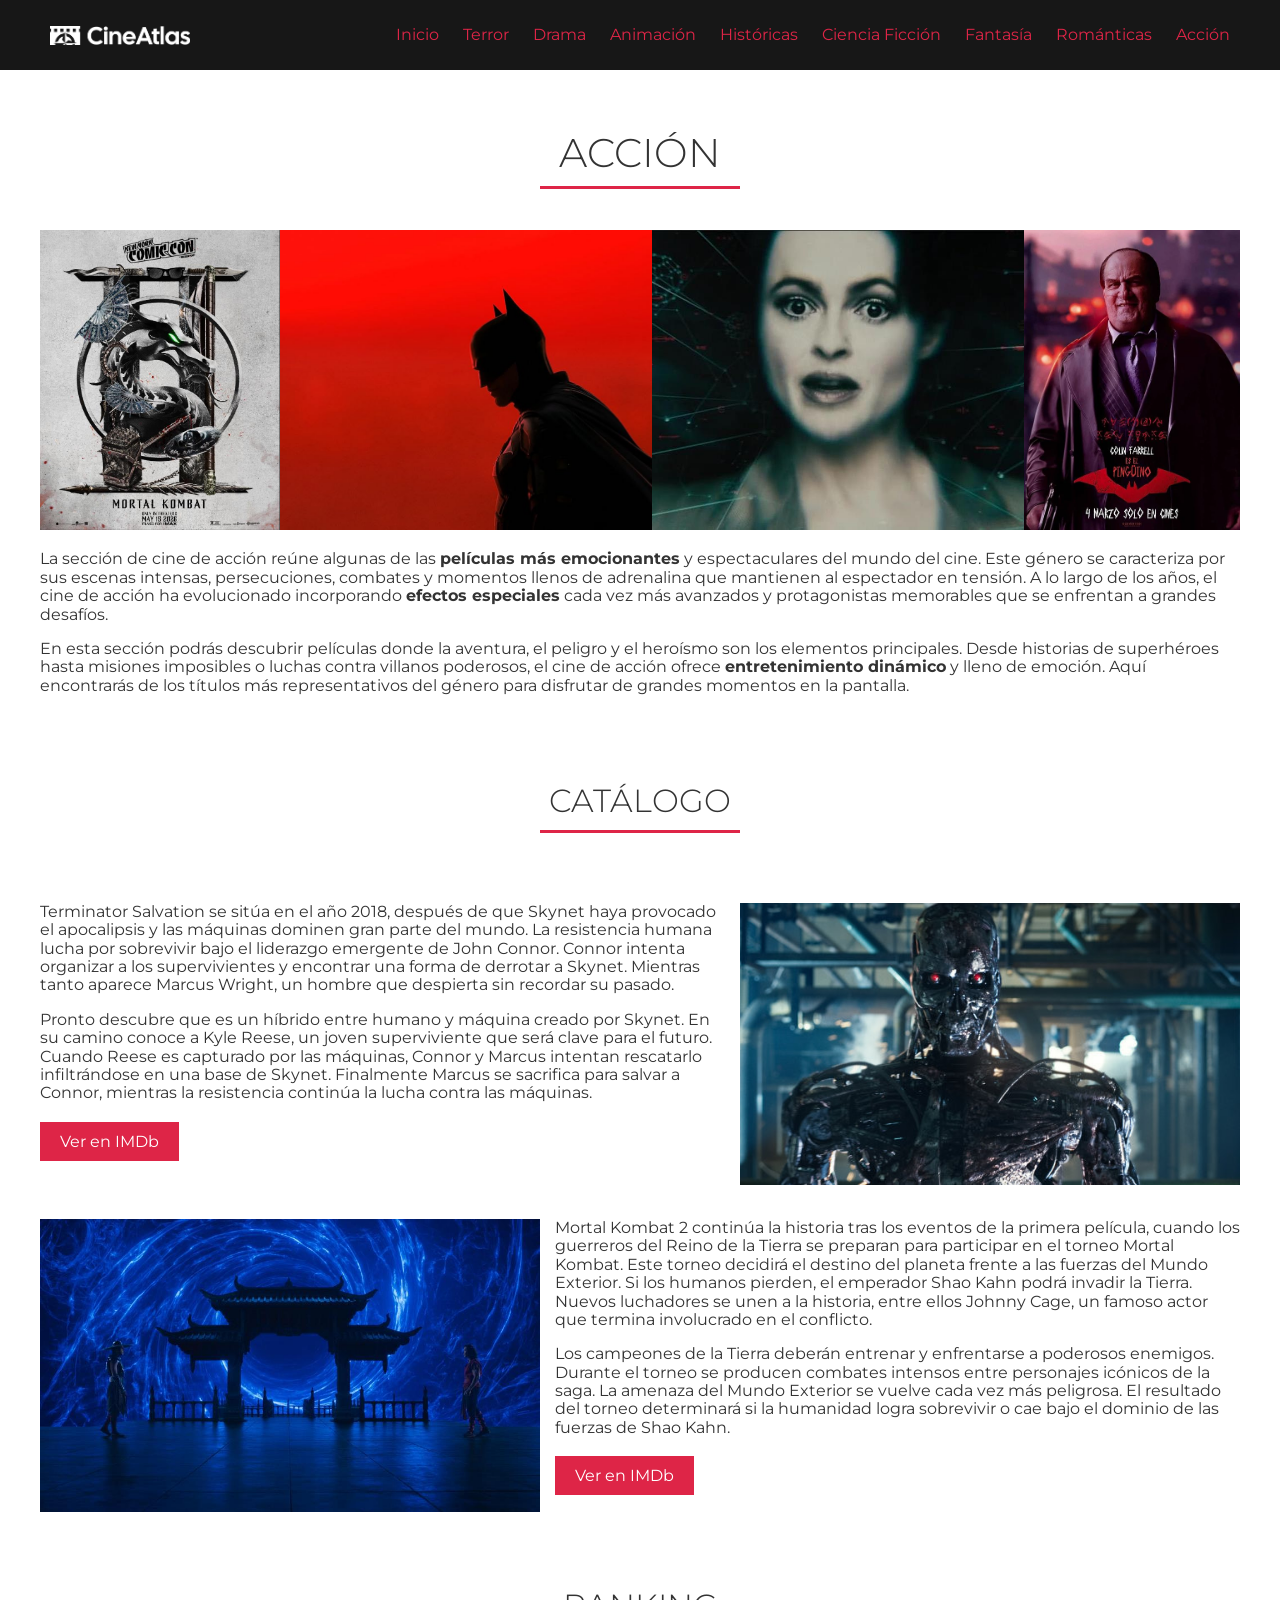
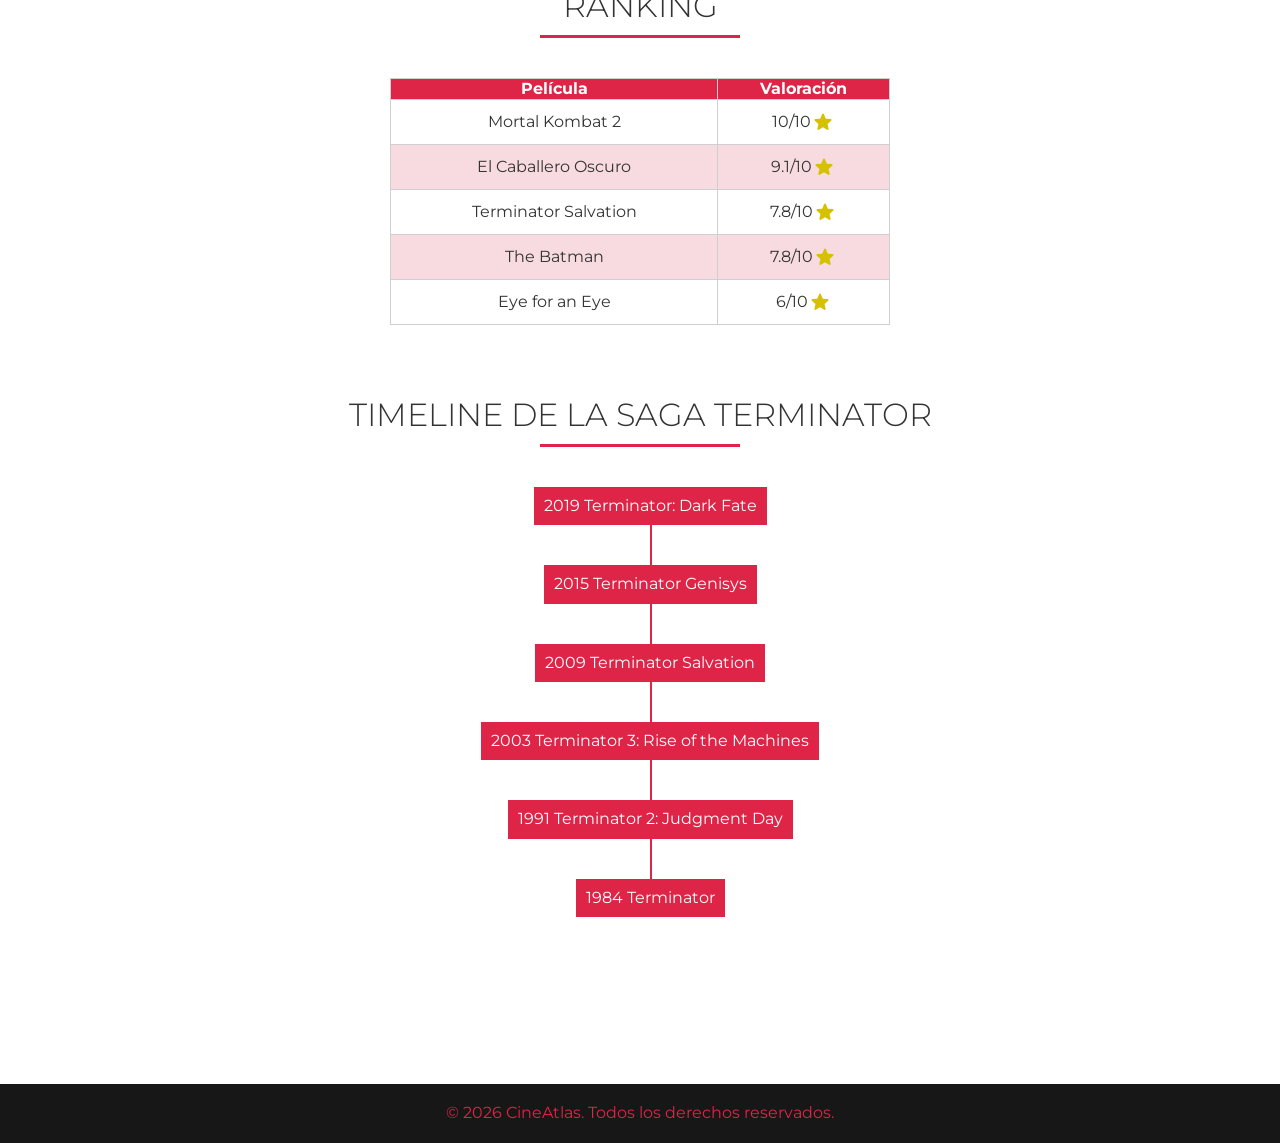
==== pages/accion.html @ 94d4f3b3 "cambios 🐞fix:(🟢 App): cambio de nomenclatura en páginas de andiee" ====
<!DOCTYPE html>
<!--[if lt IE 7]>      <html class="no-js lt-ie9 lt-ie8 lt-ie7"> <![endif]-->
<!--[if IE 7]>         <html class="no-js lt-ie9 lt-ie8"> <![endif]-->
<!--[if IE 8]>         <html class="no-js lt-ie9"> <![endif]-->
<!--[if gt IE 8]>      <html class="no-js"> <!--<![endif]-->
<html>

<head>
    <meta charset="utf-8">
    <meta http-equiv="X-UA-Compatible" content="IE=edge">
    <title>Accion - CineAtlas</title>
    <meta name="description" content="Descubre las mejores series y películas de acción recomendadas en CineAtlas.">
    <meta name="viewport" content="width=device-width, initial-scale=1">
    <!-- Favicons -->
    <link rel="icon" href="../favicon.ico" sizes="any">
    <link rel="icon" type="image/png" sizes="16x16" href="../assets/icons/favicon-16x16.png">
    <link rel="icon" type="image/png" sizes="32x32" href="../assets/icons/favicon-32x32.png">
    <link rel="apple-touch-icon" sizes="180x180" href="../assets/icons/apple-touch-icon.png">
    <link rel="manifest" href="../site.webmanifest">
    <link rel="stylesheet" href="../src/css/normalize.css">
    <link rel="stylesheet" href="../src/css/main.css">
    <link rel="stylesheet" href="../src/css/accion.css">
</head>

<body>
    <!--[if lt IE 7]>
            <p class="browsehappy">You are using an <strong>outdated</strong> browser. Please <a href="#">upgrade your browser</a> to improve your experience.</p>
        <![endif]-->
    <header>
        <nav id="menu">
            <img id="logo" alt="CineAtlas Logo" src="../assets/img/logo_white.png">
            <ul>
                <li><a href="../index.html">Inicio</a></li>
                <li><a href="../pages/terror.html">Terror</a></li>
                <li><a href="../pages/drama.html">Drama</a></li>
                <li><a href="../pages/animacion.html">Animación</a></li>
                <li><a href="../pages/historicas.html">Históricas</a></li>
                <li><a href="../pages/cienciaficcion.html">Ciencia Ficción</a></li>
                <li><a href="../pages/fantasia.html">Fantasía</a></li>
                <li><a href="../pages/romanticas.html">Románticas</a></li>
                <li><a href="../pages/accion.html">Acción</a></li>
            </ul>
        </nav>
    </header>
    <main id="accion">
        <div class="container">
            <h2 class="section-title">Acción</h2>
            <section class="cabecera" aria-label="Introducción del género Históricas">
                <div class="cabecera_images">
                    <img src="../assets/img/accion/mortal_kombat2.jpg" alt="Poster de la película Mortal Kombat 2">
                    <img src="../assets/img/accion/the_batman.jpg" alt="Escena de la película The Batman">
                    <img src="../assets/img/accion/skynet.jpg" alt="Escena de la película Terminator Salvation">
                    <img src="../assets/img/accion/pinguino.jpg" alt="Escena de la película The Batman">
                </div>
            
                <div class="cabecera_texto">
                    <p>La sección de cine de acción reúne algunas de las <strong>películas más emocionantes</strong> y espectaculares del mundo del cine. Este género se caracteriza por sus escenas intensas, persecuciones, combates y momentos llenos de adrenalina que mantienen al espectador en tensión. A lo largo de los años, el cine de acción ha evolucionado incorporando <strong>efectos especiales</strong> cada vez más avanzados y protagonistas memorables que se enfrentan a grandes desafíos.</p>
                    <p>En esta sección podrás descubrir películas donde la aventura, el peligro y el heroísmo son los elementos principales. Desde historias de superhéroes hasta misiones imposibles o luchas contra villanos poderosos, el cine de acción ofrece <strong>entretenimiento dinámico</strong> y lleno de emoción. Aquí encontrarás   de los títulos más representativos del género para disfrutar de grandes momentos en la pantalla.</p>
                </div>
            </section>

            <section class="listado">
                <h3 class="section-title">Catálogo</h3>
                <article id="terminator_salvation_film" class="texto_foto">
                    <div class="listado_imagen">
                        <img src="../assets/img/accion/terminator.jpg" alt="Cartel de Terminator Salvation">
                    </div>
                    <div class="listado_texto">
                        <p>Terminator Salvation se sitúa en el año 2018, después de que Skynet haya provocado el apocalipsis y las máquinas dominen gran parte del mundo. La resistencia humana lucha por sobrevivir bajo el liderazgo emergente de John Connor. Connor intenta organizar a los supervivientes y encontrar una forma de derrotar a Skynet. Mientras tanto aparece Marcus Wright, un hombre que despierta sin recordar su pasado.</p>
                        <p>Pronto descubre que es un híbrido entre humano y máquina creado por Skynet. En su camino conoce a Kyle Reese, un joven superviviente que será clave para el futuro. Cuando Reese es capturado por las máquinas, Connor y Marcus intentan rescatarlo infiltrándose en una base de Skynet. Finalmente Marcus
                        se sacrifica para salvar a Connor, mientras la resistencia continúa la lucha contra las máquinas.</p>
                        <p class="listado_link"><a class="btn" href="https://www.imdb.com/es-es/title/tt0438488/?ref_=nv_sr_srsg_8_tt_8_nm_0_in_0_q_termina" aria-label="Enlace a IMDB de Terminator" target="_blank" rel="noopener noreferrer">Ver en IMDb</a></p>
                    </div>
                </article>
                <article id="mortal_kombat2_film" class="foto_texto">
                    <div class="listado_imagen">
                        <img src="../assets/img/accion/mk2.jpg" alt="Cartel de Mortal Kombat 2">
                    </div>
                    <div class="listado_texto">
                        <p>Mortal Kombat 2 continúa la historia tras los eventos de la primera película, cuando los guerreros del Reino de la Tierra se preparan para participar en el torneo Mortal Kombat. Este torneo decidirá el destino del planeta frente a las fuerzas del Mundo Exterior. Si los humanos pierden, el emperador Shao Kahn podrá invadir la Tierra. Nuevos luchadores se unen a la historia, entre ellos Johnny Cage, un famoso actor que termina involucrado en el conflicto.</p>
                        <p>Los campeones de la Tierra deberán entrenar y enfrentarse a poderosos enemigos. Durante el torneo se producen combates intensos entre personajes icónicos de la saga. La amenaza del Mundo Exterior se vuelve cada vez más peligrosa. El resultado del torneo determinará si la humanidad logra sobrevivir o cae bajo el dominio de las fuerzas de Shao Kahn.</p>
                        <p class="listado_link"><a class="btn" href="https://www.imdb.com/es-es/title/tt17490712/?ref_=sr_i_3" target="_blank" aria-label="Enlace a IMDB de Mortal Kombat 2" rel="noopener noreferrer">Ver en IMDb</a></p>
                    </div>
                </article>
            </section>

            <section class="ranking">
                <h3 class="section-title">Ranking</h3>
                <table>
                    <thead>
                        <tr>
                            <th>Película</th>
                            <th>Valoración</th>
                        </tr>
                    </thead>
                    <tbody>
                        <tr>
                            <td>Mortal Kombat 2</td>
                            <td><span class="valoracion">10/10 <svg xmlns="http://www.w3.org/2000/svg" width="24" height="24" class="icon_star"
                                        viewBox="0 0 24 24" fill="currentColor" role="presentation">
                                        <path
                                            d="M12 17.27l4.15 2.51c.76.46 1.69-.22 1.49-1.08l-1.1-4.72 3.67-3.18c.67-.58.31-1.68-.57-1.75l-4.83-.41-1.89-4.46c-.34-.81-1.5-.81-1.84 0L9.19 8.63l-4.83.41c-.88.07-1.24 1.17-.57 1.75l3.67 3.18-1.1 4.72c-.2.86.73 1.54 1.49 1.08l4.15-2.5z">
                                        </path>
                                    </svg></span></td>
                        </tr>
                        <tr>
                            <td>El Caballero Oscuro</td>
                            <td><span class="valoracion">9.1/10 <svg xmlns="http://www.w3.org/2000/svg" width="24" height="24" class="icon_star"
                                        viewBox="0 0 24 24" fill="currentColor" role="presentation">
                                        <path
                                            d="M12 17.27l4.15 2.51c.76.46 1.69-.22 1.49-1.08l-1.1-4.72 3.67-3.18c.67-.58.31-1.68-.57-1.75l-4.83-.41-1.89-4.46c-.34-.81-1.5-.81-1.84 0L9.19 8.63l-4.83.41c-.88.07-1.24 1.17-.57 1.75l3.67 3.18-1.1 4.72c-.2.86.73 1.54 1.49 1.08l4.15-2.5z">
                                        </path>
                                    </svg></span></td>
                        </tr>
                        <tr>
                            <td>Terminator Salvation</td>
                            <td><span class="valoracion">7.8/10 <svg xmlns="http://www.w3.org/2000/svg" width="24" height="24" class="icon_star" viewBox="0 0 24 24" fill="currentColor" role="presentation">
                                <path
                                    d="M12 17.27l4.15 2.51c.76.46 1.69-.22 1.49-1.08l-1.1-4.72 3.67-3.18c.67-.58.31-1.68-.57-1.75l-4.83-.41-1.89-4.46c-.34-.81-1.5-.81-1.84 0L9.19 8.63l-4.83.41c-.88.07-1.24 1.17-.57 1.75l3.67 3.18-1.1 4.72c-.2.86.73 1.54 1.49 1.08l4.15-2.5z">
                                </path>
                            </svg></span></td>
                        </tr>

                        <tr>
                            <td>The Batman</td>
                            <td><span class="valoracion">7.8/10 <svg xmlns="http://www.w3.org/2000/svg" width="24" height="24" class="icon_star" viewBox="0 0 24 24" fill="currentColor" role="presentation">
                                <path
                                    d="M12 17.27l4.15 2.51c.76.46 1.69-.22 1.49-1.08l-1.1-4.72 3.67-3.18c.67-.58.31-1.68-.57-1.75l-4.83-.41-1.89-4.46c-.34-.81-1.5-.81-1.84 0L9.19 8.63l-4.83.41c-.88.07-1.24 1.17-.57 1.75l3.67 3.18-1.1 4.72c-.2.86.73 1.54 1.49 1.08l4.15-2.5z">
                                </path>
                            </svg></span></td>
                        </tr>

                        <tr>
                            <td>Eye for an Eye</td>
                            <td><span class="valoracion">6/10 <svg xmlns="http://www.w3.org/2000/svg" width="24" height="24" class="icon_star" viewBox="0 0 24 24" fill="currentColor" role="presentation">
                                <path
                                    d="M12 17.27l4.15 2.51c.76.46 1.69-.22 1.49-1.08l-1.1-4.72 3.67-3.18c.67-.58.31-1.68-.57-1.75l-4.83-.41-1.89-4.46c-.34-.81-1.5-.81-1.84 0L9.19 8.63l-4.83.41c-.88.07-1.24 1.17-.57 1.75l3.67 3.18-1.1 4.72c-.2.86.73 1.54 1.49 1.08l4.15-2.5z">
                                </path>
                            </svg></span></td>
                        </tr>
                    </tbody>
                </table>
            </section>

            <section class="timeline">
                <h3 class="section-title">Timeline de la saga Terminator</h3>
                <ul>
                    <li><span class="year">2019</span> <span class="titulo">Terminator: Dark Fate</span></li>
                    <li><span class="year">2015</span> <span class="titulo">Terminator Genisys</span></li>
                    <li><span class="year">2009</span> <span class="titulo">Terminator Salvation</span></li>
                    <li><span class="year">2003</span> <span class="titulo">Terminator 3: Rise of the Machines</span></li>
                    <li><span class="year">1991</span> <span class="titulo">Terminator 2: Judgment Day</span></li>
                    <li><span class="year">1984</span> <span class="titulo">Terminator</span></li>
                </ul>
            </section>
        </div>
    </main>
    <footer>
        <p>&copy; 2026 CineAtlas. Todos los derechos reservados.</p>
    </footer>
    <script src="../src/js/main.js"></script>
</body>

</html>
---- src/css/main.css ----
@import url('https://fonts.googleapis.com/css2?family=Montserrat:ital@0;1&display=swap');
@import url('https://fonts.googleapis.com/css2?family=Montserrat:ital,wght@0,300;1,300&display=swap');

:root {
    --primary-color: #171717;
    --secondary-color: #de2547;
    --background-color: #ffffff;
    --text-color: #333;
    --text-button-color: #ffffff;
    --font-family: "Montserrat", sans-serif;
    --font-weight-titulos: 300;
    --font-weight-texto: 400;
    --color-hover: color-mix(in hsl shorter hue, var(--secondary-color) 100%, #000000 19.4%);
    --color-star: #d6c100;
}

html, body {
    height: 100%; /* Que el contenido ocupe el espacio disponible */
}

body {
    padding: 0;
    background-color: var(--background-color);
    box-sizing: border-box;
    font-family: var(--font-family);
    font-optical-sizing: auto;
    font-weight: var(--font-weight-texto);
    font-style: normal;
    color: var(--text-color);

    /* Que el contenido ocupe el espacio disponible */
    display: flex;
    flex-direction: column;
    min-height: 100vh;
}

main {
    flex: 1; /* Que el contenido ocupe el espacio disponible */
}

h1, h2, h3, h4, h5, h6 {
    font-weight: var(--font-weight-titulos);
    font-style: normal;
}

h1 {
    font-size: 3em;
}

h2 {
    font-size: 2.5em;
}

h3 {
    font-size: 2em;
}

p {
    margin: 0 0 1em 0;
}

/* Estilos para enlaces */
a {
    text-decoration: none;
    color: inherit;
}

a:hover, a:focus, a:active {
    color: var(--color-hover);
    text-decoration: underline;
}

/* Estilos para listas */
ul, ol {
    padding-left: 20px;
    text-decoration: none;
}

li {
  display: inline-block;
}

/* Estilos para tablas */
table {
    border-collapse: collapse;
    width: 100%;
}

/* Botones */
.btn {
    background-color: var(--secondary-color);
    color: var(--text-button-color);
    border: none;
    padding: 10px 20px;
    cursor: pointer;
}

.btn:hover, .btn:focus, .btn:active {
    background-color: var(--color-hover);
    position: relative;
    top: -1px;
}

/* Iconos */

.icon {
  width: 60px;
  height: auto;
}

h2:has(.icon) {
  display: flex;
  align-items: center;
  gap: 10px;
}

/* CONTENEDOR GENERAL */
.container {
  max-width: 1200px;
  margin: 0 auto;
  padding: 20px;
}

/* Header / Menú principal */

/* Barra superior negra */
header {
  background-color: var(--primary-color);
  width: 100%;
}

#logo {
  width: 100%;
  max-width: 140px;
  padding: 10px;
  height: auto;
}

/* Contenedor del menú */
nav#menu {
  display: flex;
  flex-direction: row;
  justify-content: space-between;
  align-items: center;
  gap: 20px;
  max-width: 1200px; /* Limito la anchura máxima del menú para pantallas muy grandes */
  margin: auto; /* Centro el menú */
  padding: 10px 20px; /* Añado márgenes interiores*/
}

/* Enlaces del menú */
nav#menu a {
  color: var(--secondary-color);
  font-size: 1em;
  padding: 0 10px;
}

nav#menu a:hover, nav#menu a:focus, nav#menu a:active {
  color: var(--color-hover);
  text-decoration: none; /* Quito el subrayado de los enlaces del menú cuando tengo el cursor encima */
}

/* Títulos de sección */

.section-title {
  text-align: center;
  text-transform: uppercase; /* Siempre en mayúsculas */
  margin: 40px 0; /* Centrado con espacio arriba y abajo*/
  position: relative;
}

.subtitle {
  color: var(--background-color);
}


/* Línea roja debajo del título */
.section-title::after {
  content: "";
  display: block;
  width: 200px;
  height: 3px;
  background-color: var(--secondary-color);
  margin: 10px auto 0 auto; /* Centra la línea */
}


.icon_star {
  fill: var(--color-star);
}


.timeline ul {
  display: flex;
  flex-direction: column;
  align-items: center;
}

.timeline ul li {
  position: relative;
  margin-bottom: 40px;
  background-color: var(--secondary-color);
  color: var(--background-color);
  padding: 10px;
}
.timeline ul li::after {
  content: "";
  position: absolute;
  bottom: -40px;
  left: 50%;
  height: 40px;
  width: 2px;
  background-color: var(--secondary-color);
}

.timeline ul li:last-child::after {
  display: none;
}


/* Footer negro y rojo */

footer {
  background-color: var(--primary-color);
  color: var(--secondary-color);
  text-align: center;
  padding: 20px;
  margin-top: 60px; /* Separación con el contenido */
}

footer p {
  margin: 0;
}


/*********************
******** HOME ********
**********************/

.hero {
  position: relative;
}

.hero #hero-video {
  width: 100%;
  height: auto;
  max-height: 500px;
  object-fit: cover;
  object-position: center 30%;
  position: relative;
  filter: brightness(50%);
}

.hero .hero-text {
  position: absolute;
  width: 100%;
  top: 40%;
}

.hero .section-title {
  width: 100%;
  font-size: 5em;
  transform: translateY(-50%);
  color: var(--background-color);
  margin-bottom: 0;
}

.hero .section-title .icon.finn {
  width: 90px;
  position: relative;
  top: 19px;
  filter: brightness(0) saturate(100%) invert(23%) sepia(94%) saturate(5573%) hue-rotate(339deg) brightness(98%) contrast(93%);
  animation: colorinchis 1s linear infinite;
}


.hero .subtitle {
  width: 100%;
  font-size: 2.7em;
  text-align: center;
  transform: translateY(-50%);
  color: var(--background-color);
  margin: 0;
}

#bienvenida article {
  display: flex;
  gap: 20px;
}
#bienvenida article img{
  max-width: 100%;
  height: auto;
}

.categorias_grid {
  display: grid;
  grid-template-columns: repeat(auto-fit, minmax(250px, 1fr));
  gap: 20px;
  margin-top: 30px;
}

.categoria_card {
  position: relative;
  display: flex;
  align-items: center;
  justify-content: center;
  min-height: 200px;
  background-size: cover;
  background-position: center;
  background-repeat: no-repeat;
  border-radius: 8px;
  overflow: hidden;
  transition: transform 0.3s ease;
}

.categoria_card::before {
  content: "";
  position: absolute;
  top: 0;
  left: 0;
  width: 100%;
  height: 100%;
  background-color: rgba(0, 0, 0, 0.5);
  transition: background-color 0.3s ease;
}

.categoria_card h3 {
  position: relative;
  z-index: 1;
  color: var(--background-color);
  text-align: center;
  margin: 0;
  padding: 20px;
  font-size: 1.8em;
  text-transform: uppercase;
}

.categoria_card:hover {
  transform: translateY(-5px);
}

.categoria_card:hover::before {
  background-color: rgba(0, 0, 0, 0.3);
}

.categoria_card:hover h3 {
  text-decoration: none;
  color: var(--background-color);
}

/* Animaciones */
@keyframes colorinchis {
  0% {
    filter: brightness(0) saturate(100%) invert(23%) sepia(94%) saturate(5573%) hue-rotate(0deg) brightness(98%) contrast(93%);
  }
  100% {
    filter: brightness(0) saturate(100%) invert(23%) sepia(94%) saturate(5573%) hue-rotate(360deg) brightness(98%) contrast(93%);
  }
}
---- src/css/accion.css ----
.cabecera {
    display: flex;
    flex-direction: column;
    width: 100%;
}
.cabecera_images {
    display: flex;
    justify-content: center;
    margin-bottom: 20px;
    width: 100%;
}

.cabecera_images img {
    max-height: 300px;
    max-width: 31%;  /* 4 imágenes = 25% cada una */
    width: auto;
    height: auto;
    object-fit: cover;  /* Para que llenen su espacio */
}

section {
    margin: 30px 0;
    padding: 1px 0;
}

.listado {
    display: flex;
    flex-direction: column;
    gap: 30px;
}

.listado article {
    display: flex;
    gap: 15px;
}

.listado article.texto_foto {
    flex-direction: row-reverse;
}
.listado article.foto_texto {
    flex-direction: row;
}

.listado_imagen, .listado_imagen img {
    max-width: 500px;
}

.listado_link{
    width: 100%;
    margin: 30px 0;
}

.listado_link a.btn:hover,.listado_link a.btn:focus, .listado_link a.btn:active{
    color: var(--text-button-color);
    text-decoration: none;
}


.ranking {
    width: 100%;
}
.ranking table {
    max-width: 500px;
    text-align: center;
    margin: 0 auto;
    border: 1px solid rgb(207, 207, 207);
    border-collapse: collapse;
}

.ranking table th {
    background-color: var(--secondary-color);
    color: var(--background-color);
    text-align: center;
    border: 1px solid rgb(207, 207, 207);
}

.ranking table td {
    padding: 10px 20px;
    border: 1px solid rgb(207, 207, 207);
}

.ranking table td span.valoracion {
    display: flex;
    justify-content: center;
    align-items: center;
}

.ranking table tbody tr:nth-child(odd) {
    background-color: var(--background-color);
}

.ranking table tbody tr:nth-child(even) {
    background-color: color-mix(in hsl shorter hue, var(--secondary-color) 17.7%, #FFFFFF 2.8%);
   
}
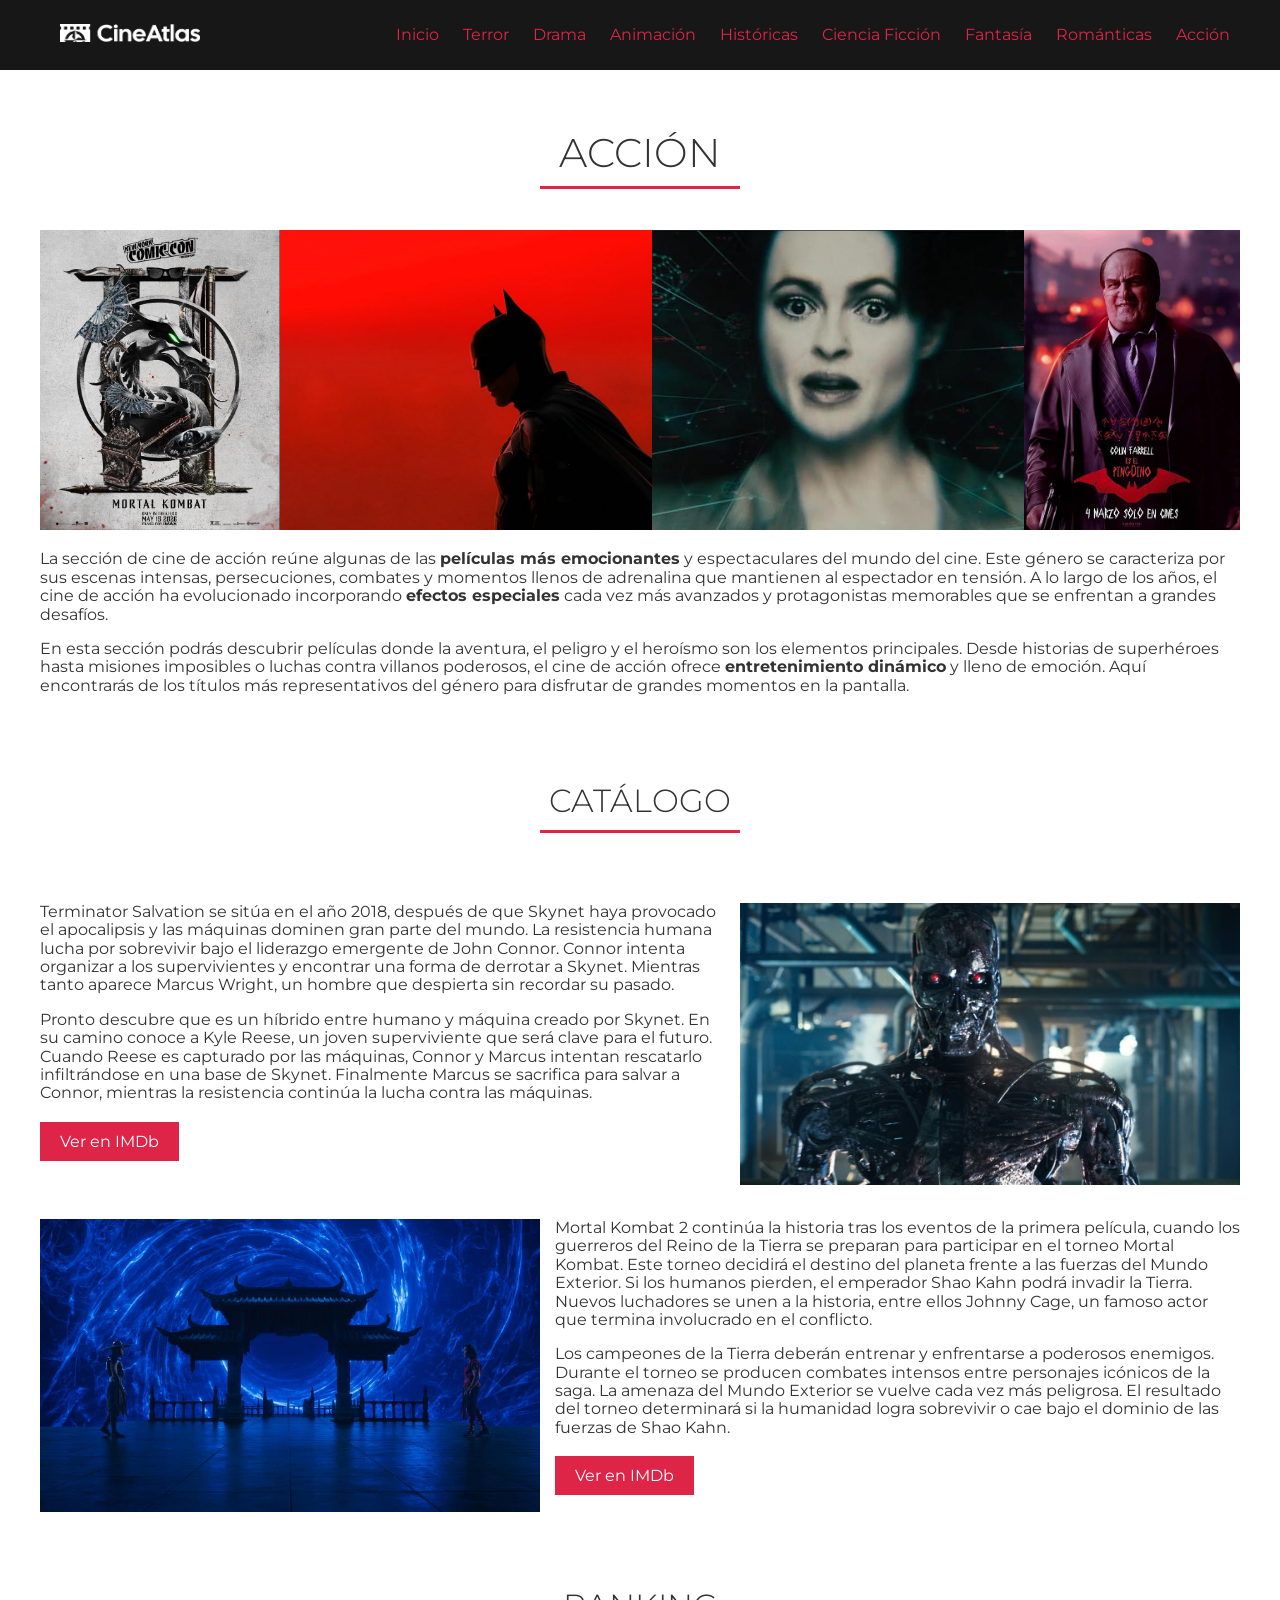
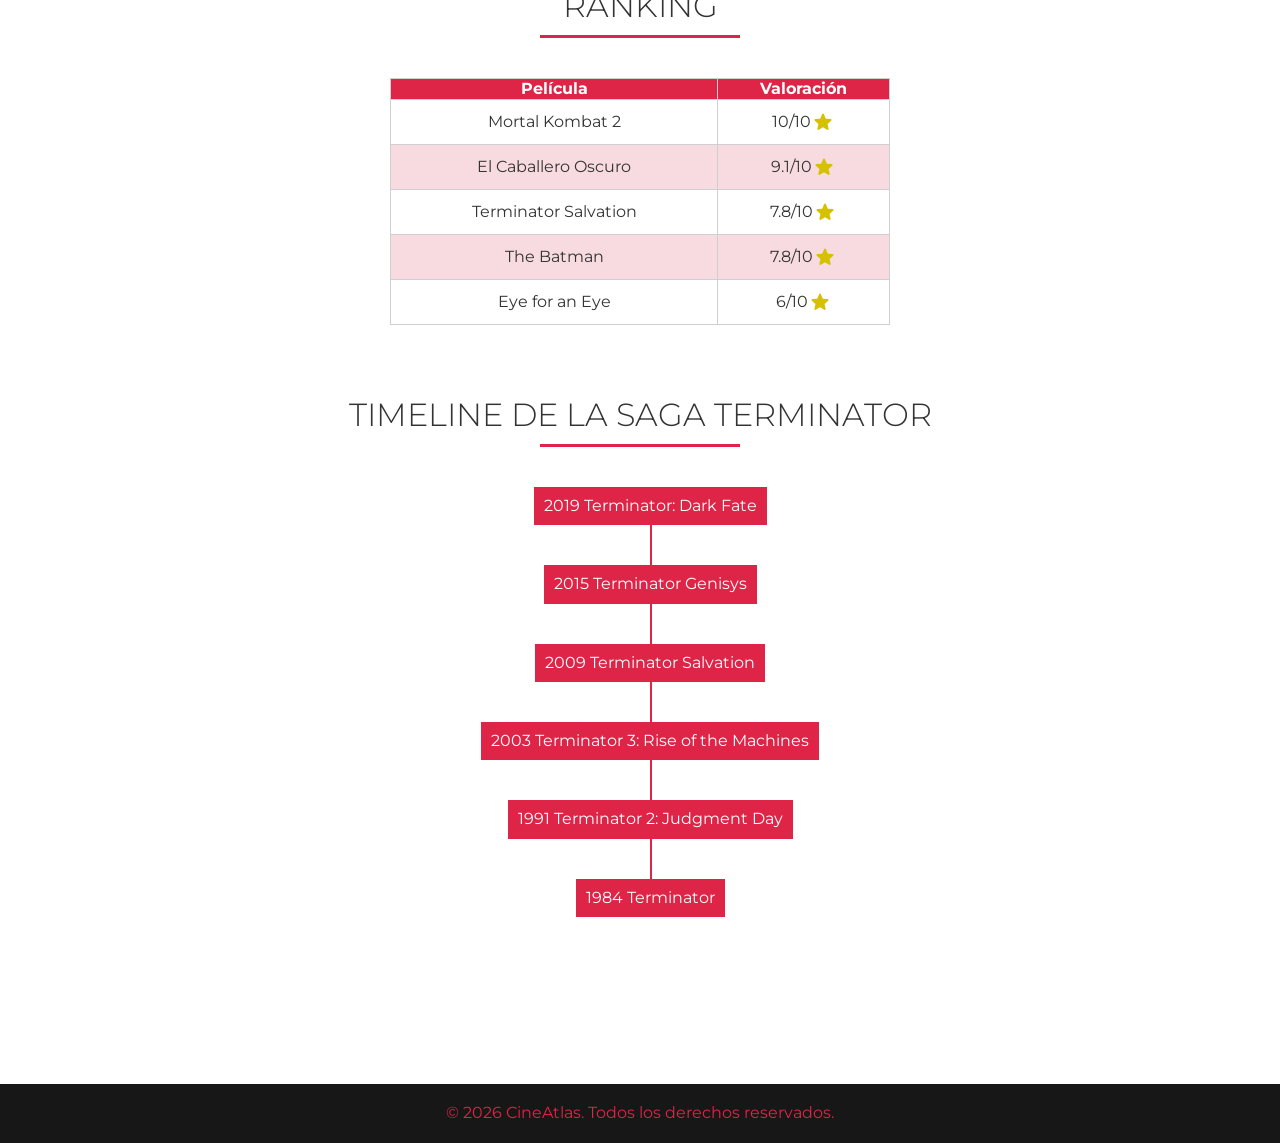
==== commit 6a77df06: "feat(app): añade enlace al logo del menu" ====
--- a/pages/accion.html
+++ b/pages/accion.html
@@ -28,7 +28,7 @@
         <![endif]-->
     <header>
         <nav id="menu">
-            <img id="logo" alt="CineAtlas Logo" src="../assets/img/logo_white.png">
+            <a href="../index.html"><img id="logo" alt="CineAtlas Logo" src="../assets/img/logo_white.png"></a>
             <ul>
                 <li><a href="../index.html">Inicio</a></li>
                 <li><a href="../pages/terror.html">Terror</a></li>
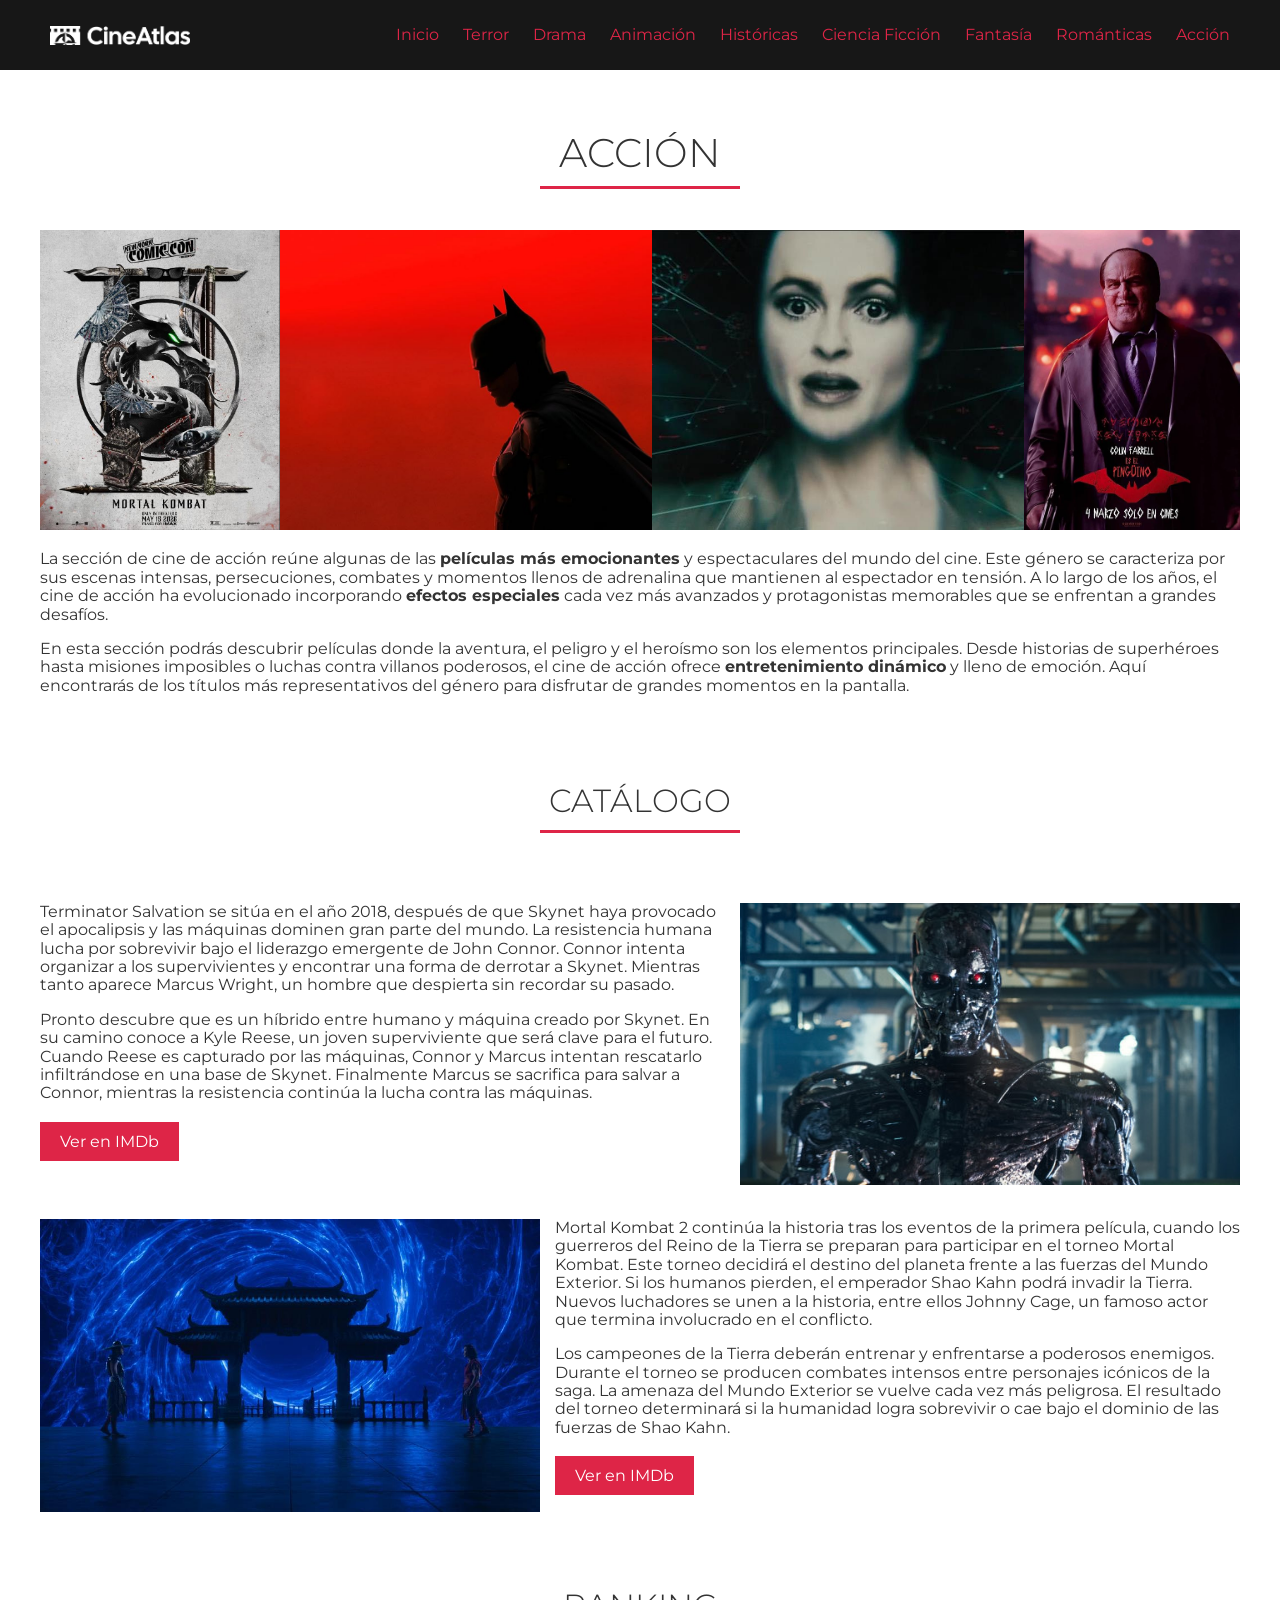
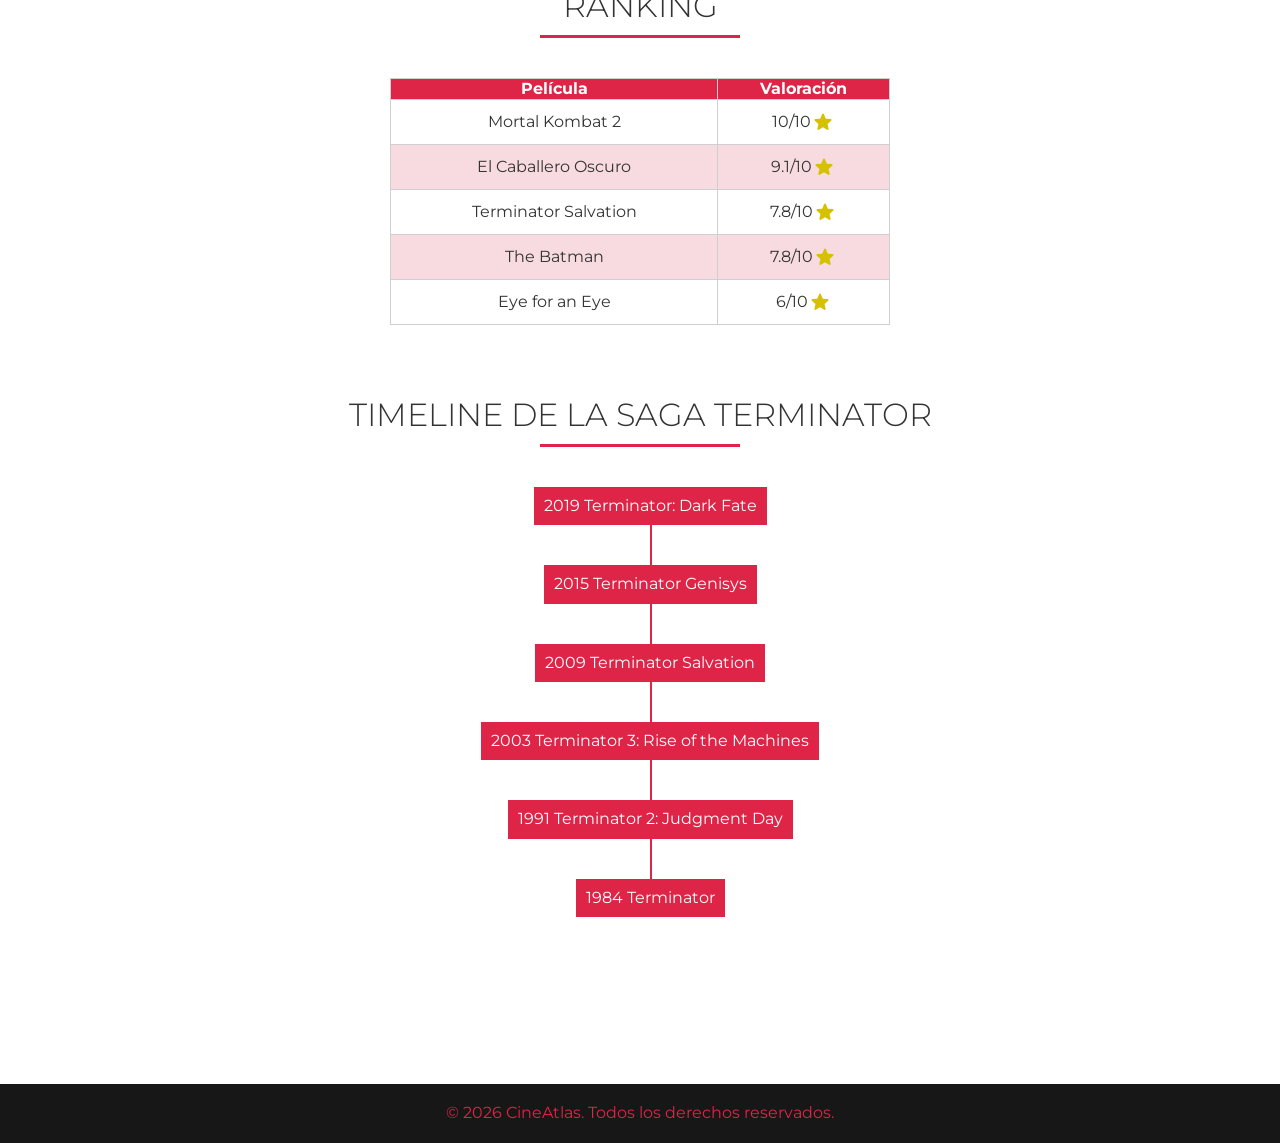
==== commit 6f2cd860: "Merge branch 'main' into andiee" ====
--- a/pages/accion.html
+++ b/pages/accion.html
@@ -28,7 +28,7 @@
         <![endif]-->
     <header>
         <nav id="menu">
-            <a href="../index.html"><img id="logo" alt="CineAtlas Logo" src="../assets/img/logo_white.png"></a>
+            <img id="logo" alt="CineAtlas Logo" src="../assets/img/logo_white.png">
             <ul>
                 <li><a href="../index.html">Inicio</a></li>
                 <li><a href="../pages/terror.html">Terror</a></li>
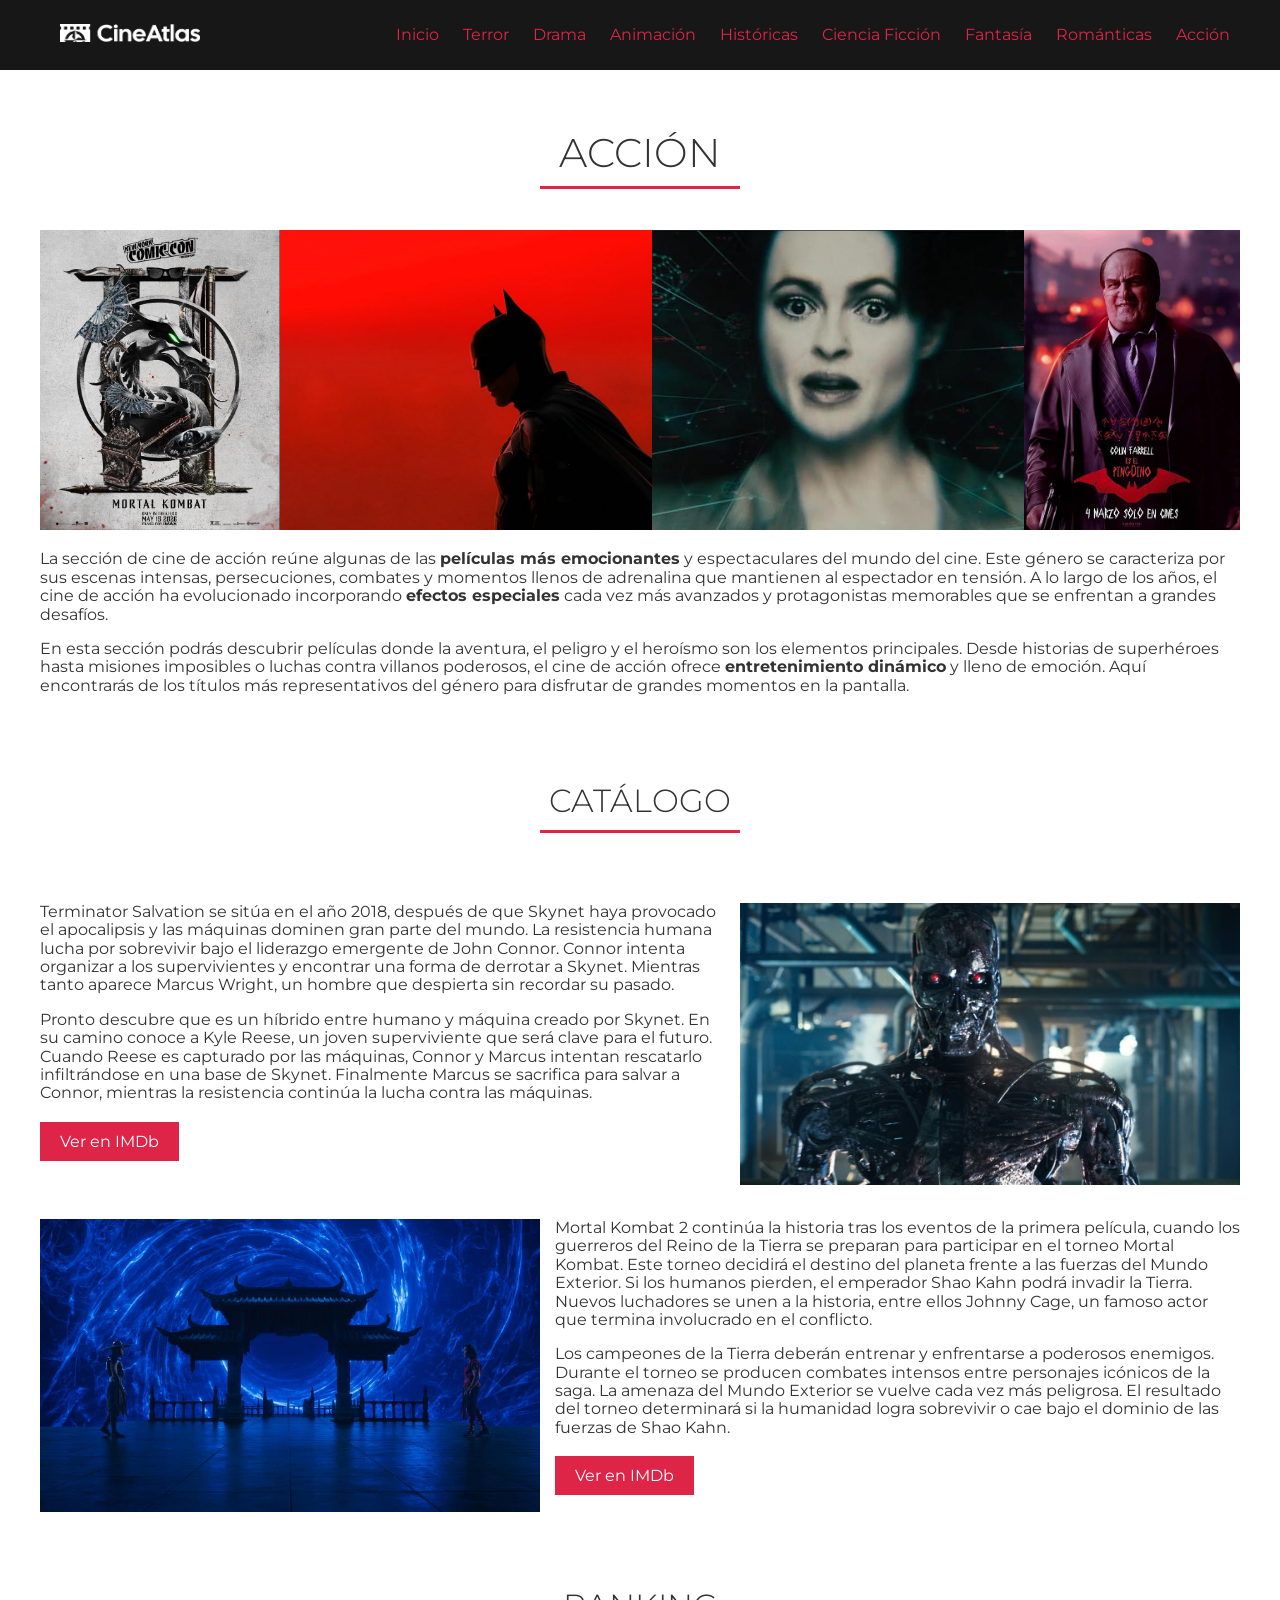
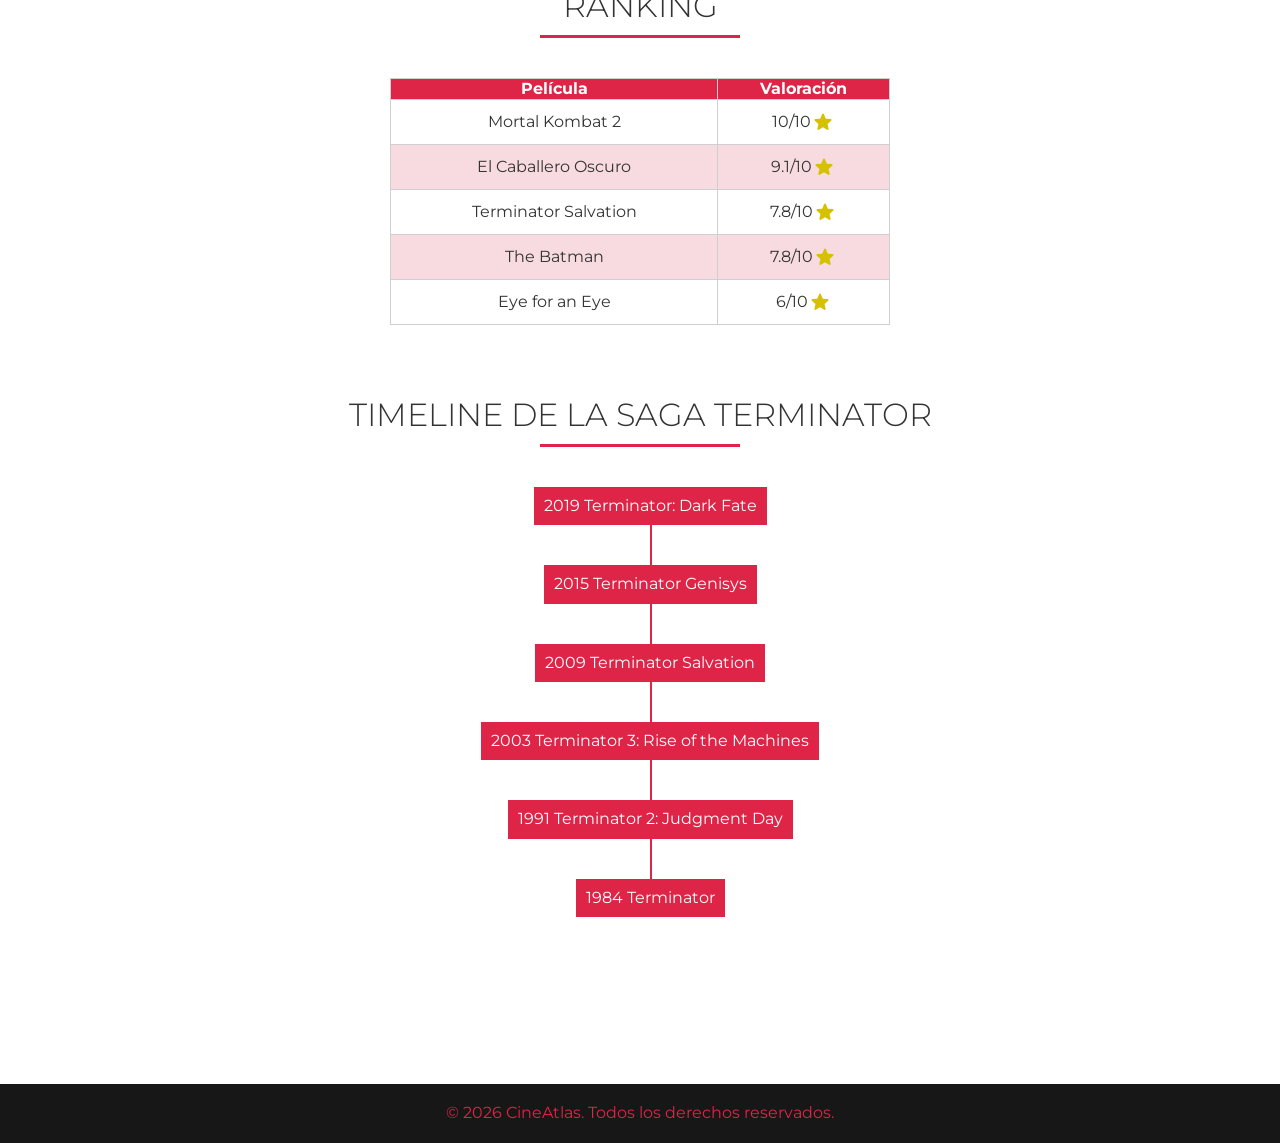
==== commit 0c5ebcdf: "Merge pull request #5 from VegaTF/mar Imagen index y enlace logo menu en todas las páginas" ====
--- a/pages/accion.html
+++ b/pages/accion.html
@@ -28,7 +28,7 @@
         <![endif]-->
     <header>
         <nav id="menu">
-            <img id="logo" alt="CineAtlas Logo" src="../assets/img/logo_white.png">
+            <a href="../index.html"><img id="logo" alt="CineAtlas Logo" src="../assets/img/logo_white.png"></a>
             <ul>
                 <li><a href="../index.html">Inicio</a></li>
                 <li><a href="../pages/terror.html">Terror</a></li>
--- a/src/css/main.css
+++ b/src/css/main.css
@@ -356,4 +356,14 @@
   100% {
     filter: brightness(0) saturate(100%) invert(23%) sepia(94%) saturate(5573%) hue-rotate(360deg) brightness(98%) contrast(93%);
   }
+}
+
+/*FINN MUEVE LA CABECITA CUANDO PASAS POR EL*/
+.icon {
+    width: 50px;
+    transition: transform 0.5s;
+}
+
+.icon:hover {
+    transform: rotate(20deg);
 }
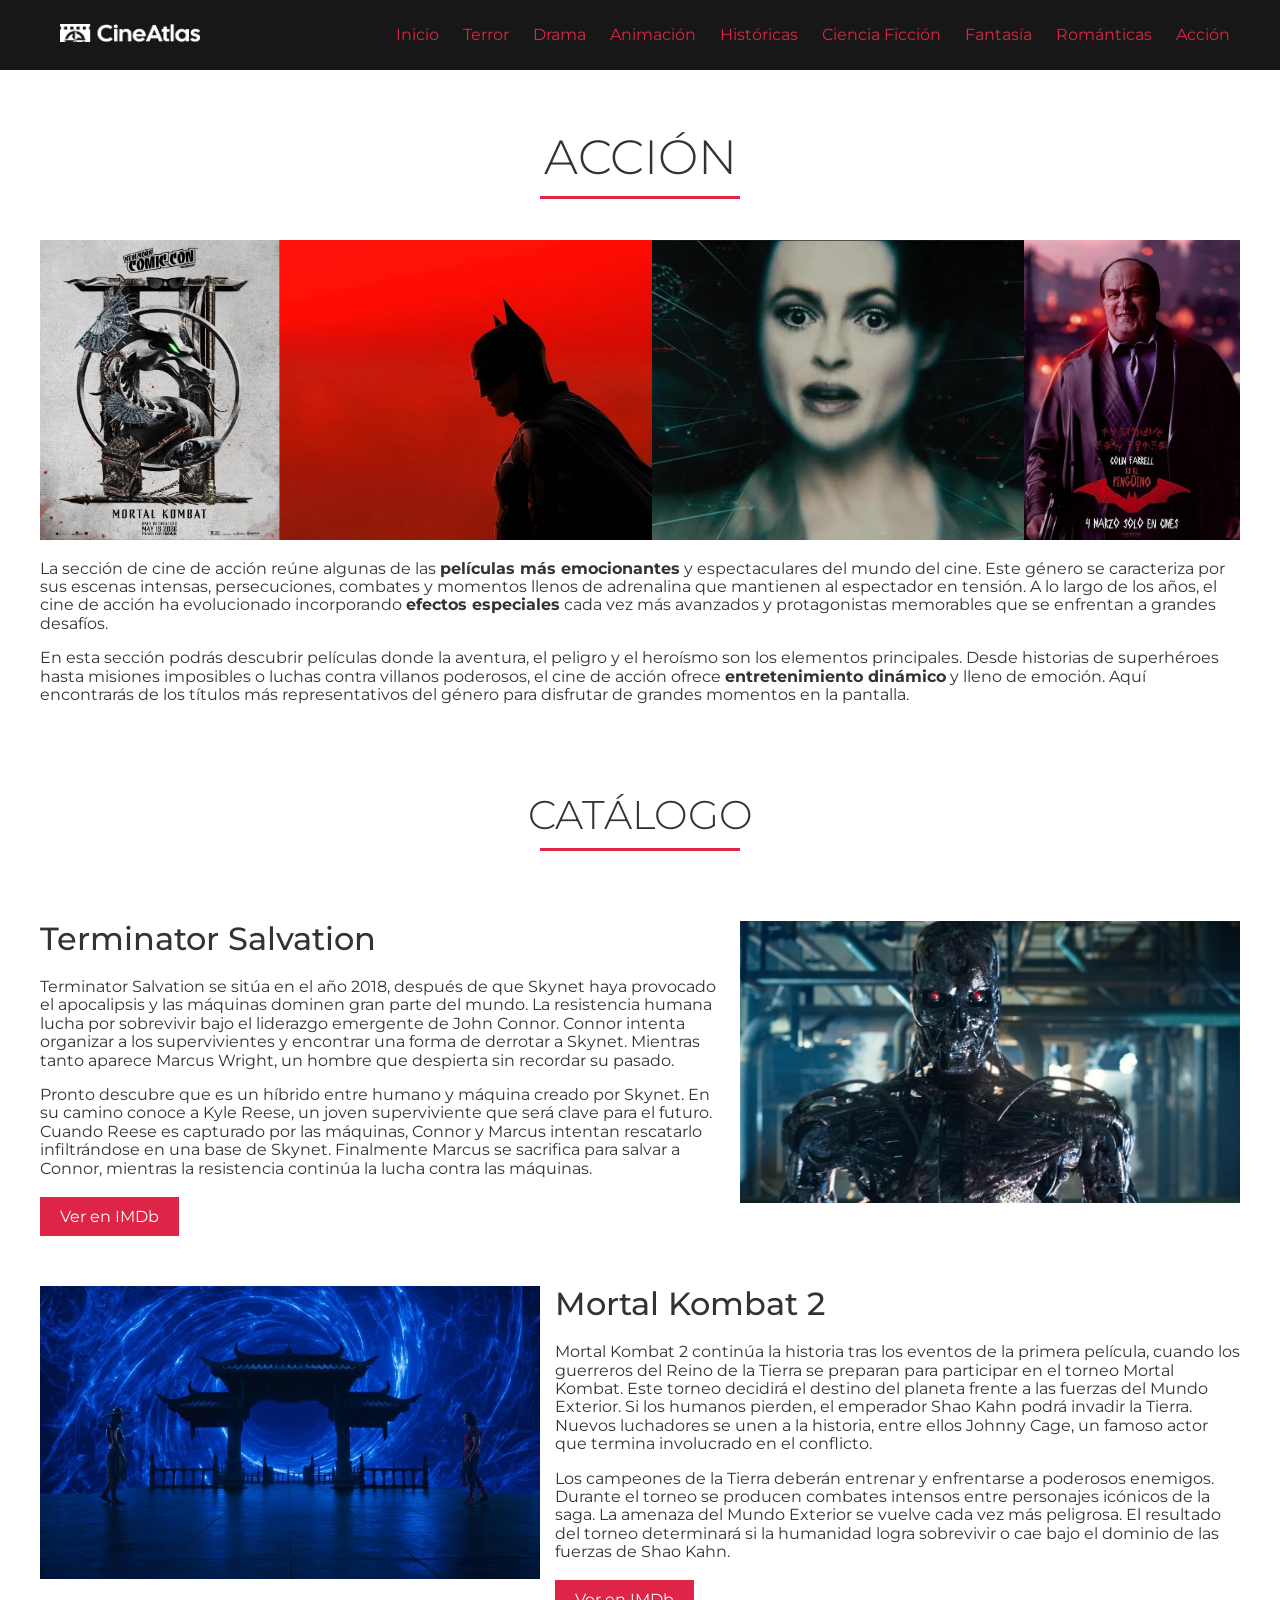
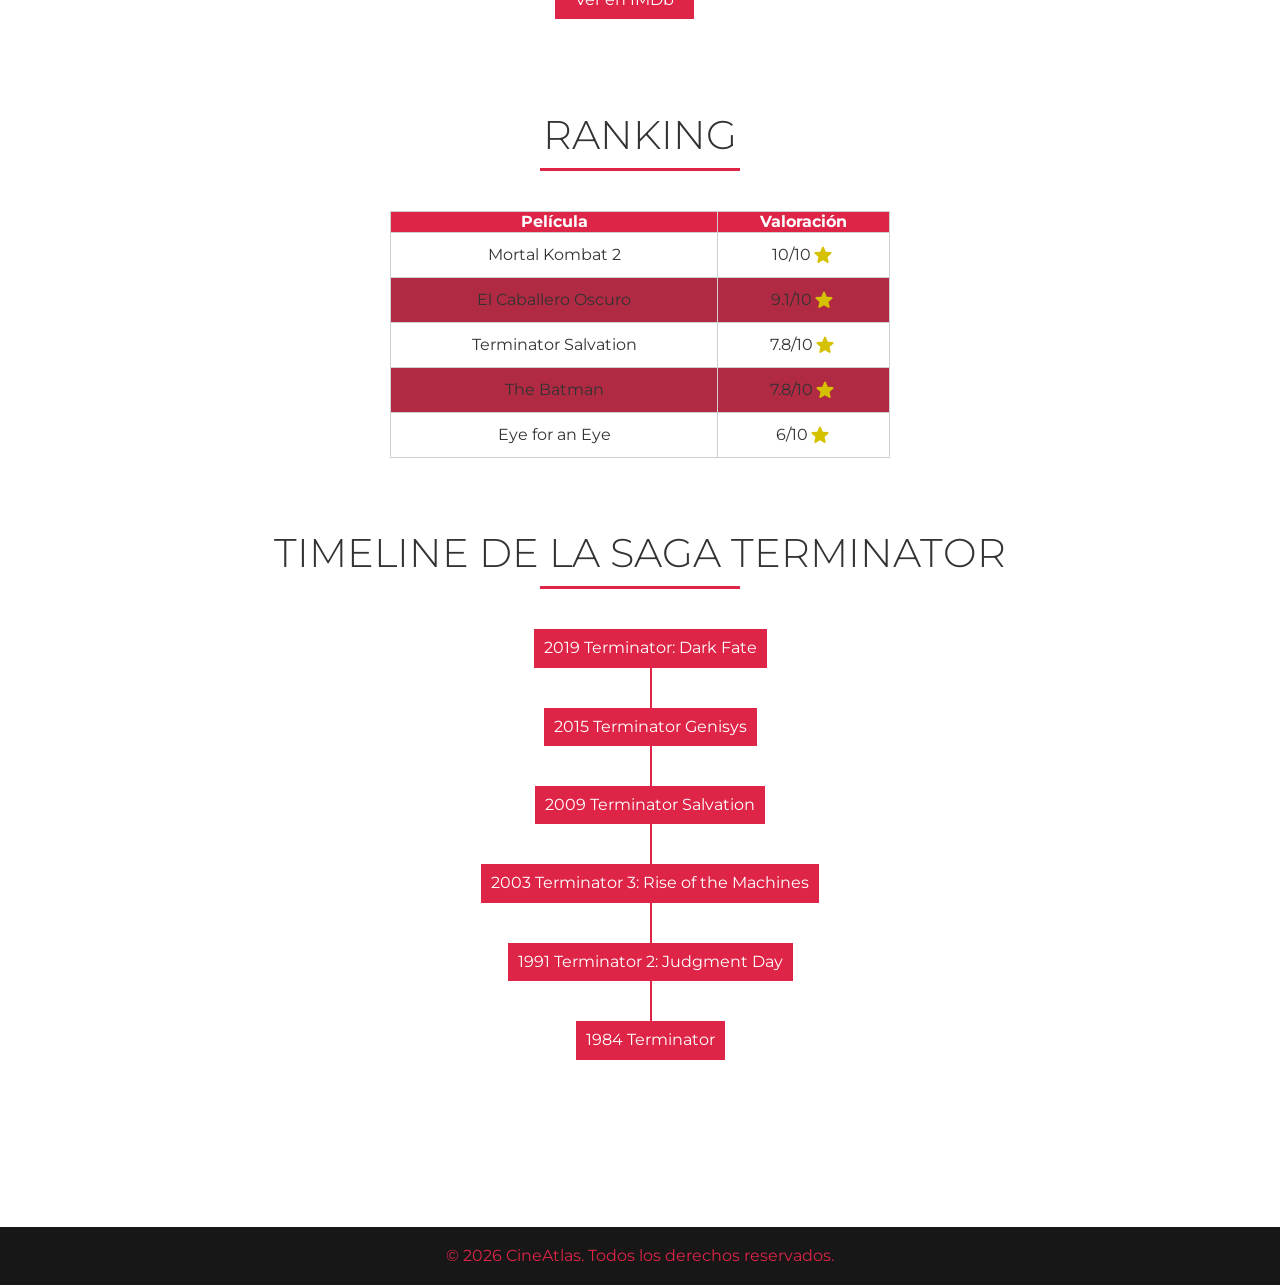
==== commit e294320e: "🚀perf:(🟢 App): cambios para validar html y css en mis páginas" ====
--- a/pages/accion.html
+++ b/pages/accion.html
@@ -2,8 +2,8 @@
 <!--[if lt IE 7]>      <html class="no-js lt-ie9 lt-ie8 lt-ie7"> <![endif]-->
 <!--[if IE 7]>         <html class="no-js lt-ie9 lt-ie8"> <![endif]-->
 <!--[if IE 8]>         <html class="no-js lt-ie9"> <![endif]-->
-<!--[if gt IE 8]>      <html class="no-js"> <!--<![endif]-->
-<html>
+<!--[if gt IE 8]>      <html class="no-js"> <![endif]-->
+<html lang="es">
 
 <head>
     <meta charset="utf-8">
@@ -44,8 +44,8 @@
     </header>
     <main id="accion">
         <div class="container">
-            <h2 class="section-title">Acción</h2>
-            <section class="cabecera" aria-label="Introducción del género Históricas">
+            <h1 class="section-title">Acción</h1>
+            <section class="cabecera" aria-label="Introducción del género acción">
                 <div class="cabecera_images">
                     <img src="../assets/img/accion/mortal_kombat2.jpg" alt="Poster de la película Mortal Kombat 2">
                     <img src="../assets/img/accion/the_batman.jpg" alt="Escena de la película The Batman">
@@ -60,12 +60,13 @@
             </section>
 
             <section class="listado">
-                <h3 class="section-title">Catálogo</h3>
+                <h2 class="section-title">Catálogo</h2>
                 <article id="terminator_salvation_film" class="texto_foto">
                     <div class="listado_imagen">
                         <img src="../assets/img/accion/terminator.jpg" alt="Cartel de Terminator Salvation">
                     </div>
                     <div class="listado_texto">
+                        <h3>Terminator Salvation</h3>
                         <p>Terminator Salvation se sitúa en el año 2018, después de que Skynet haya provocado el apocalipsis y las máquinas dominen gran parte del mundo. La resistencia humana lucha por sobrevivir bajo el liderazgo emergente de John Connor. Connor intenta organizar a los supervivientes y encontrar una forma de derrotar a Skynet. Mientras tanto aparece Marcus Wright, un hombre que despierta sin recordar su pasado.</p>
                         <p>Pronto descubre que es un híbrido entre humano y máquina creado por Skynet. En su camino conoce a Kyle Reese, un joven superviviente que será clave para el futuro. Cuando Reese es capturado por las máquinas, Connor y Marcus intentan rescatarlo infiltrándose en una base de Skynet. Finalmente Marcus
                         se sacrifica para salvar a Connor, mientras la resistencia continúa la lucha contra las máquinas.</p>
@@ -77,6 +78,7 @@
                         <img src="../assets/img/accion/mk2.jpg" alt="Cartel de Mortal Kombat 2">
                     </div>
                     <div class="listado_texto">
+                        <h3>Mortal Kombat 2</h3>
                         <p>Mortal Kombat 2 continúa la historia tras los eventos de la primera película, cuando los guerreros del Reino de la Tierra se preparan para participar en el torneo Mortal Kombat. Este torneo decidirá el destino del planeta frente a las fuerzas del Mundo Exterior. Si los humanos pierden, el emperador Shao Kahn podrá invadir la Tierra. Nuevos luchadores se unen a la historia, entre ellos Johnny Cage, un famoso actor que termina involucrado en el conflicto.</p>
                         <p>Los campeones de la Tierra deberán entrenar y enfrentarse a poderosos enemigos. Durante el torneo se producen combates intensos entre personajes icónicos de la saga. La amenaza del Mundo Exterior se vuelve cada vez más peligrosa. El resultado del torneo determinará si la humanidad logra sobrevivir o cae bajo el dominio de las fuerzas de Shao Kahn.</p>
                         <p class="listado_link"><a class="btn" href="https://www.imdb.com/es-es/title/tt17490712/?ref_=sr_i_3" target="_blank" aria-label="Enlace a IMDB de Mortal Kombat 2" rel="noopener noreferrer">Ver en IMDb</a></p>
@@ -85,7 +87,7 @@
             </section>
 
             <section class="ranking">
-                <h3 class="section-title">Ranking</h3>
+                <h2 class="section-title">Ranking</h2>
                 <table>
                     <thead>
                         <tr>
@@ -143,7 +145,7 @@
             </section>
 
             <section class="timeline">
-                <h3 class="section-title">Timeline de la saga Terminator</h3>
+                <h2 class="section-title">Timeline de la saga Terminator</h2>
                 <ul>
                     <li><span class="year">2019</span> <span class="titulo">Terminator: Dark Fate</span></li>
                     <li><span class="year">2015</span> <span class="titulo">Terminator Genisys</span></li>
--- a/src/css/main.css
+++ b/src/css/main.css
@@ -10,7 +10,7 @@
     --font-family: "Montserrat", sans-serif;
     --font-weight-titulos: 300;
     --font-weight-texto: 400;
-    --color-hover: color-mix(in hsl shorter hue, var(--secondary-color) 100%, #000000 19.4%);
+    --color-hover: #AF2A42;
     --color-star: #d6c100;
 }
 
@@ -23,7 +23,7 @@
     background-color: var(--background-color);
     box-sizing: border-box;
     font-family: var(--font-family);
-    font-optical-sizing: auto;
+    /* font-optical-sizing: auto; Otra cosa que no valida jigsaw */
     font-weight: var(--font-weight-texto);
     font-style: normal;
     color: var(--text-color);
@@ -287,6 +287,13 @@
   display: flex;
   gap: 20px;
 }
+
+#bienvenida article h3 {
+    margin: 0 0 20px 0;
+    font-weight: 500;
+}
+
+
 #bienvenida article img{
   max-width: 100%;
   height: auto;
--- a/src/css/accion.css
+++ b/src/css/accion.css
@@ -1,3 +1,4 @@
+/* Sección de cabecera */
 .cabecera {
     display: flex;
     flex-direction: column;
@@ -34,6 +35,11 @@
     gap: 15px;
 }
 
+.listado article h3 {
+    margin: 0 0 20px 0;
+    font-weight: 500;
+}
+
 .listado article.texto_foto {
     flex-direction: row-reverse;
 }
@@ -55,7 +61,7 @@
     text-decoration: none;
 }
 
-
+/* Sección de ranking */
 .ranking {
     width: 100%;
 }
@@ -90,6 +96,6 @@
 }
 
 .ranking table tbody tr:nth-child(even) {
-    background-color: color-mix(in hsl shorter hue, var(--secondary-color) 17.7%, #FFFFFF 2.8%);
-   
+     /* El validador no me ha dejado poner un color-mix porque es una regla relativamente moderna */
+    background-color: var(--color-hover);   
 }
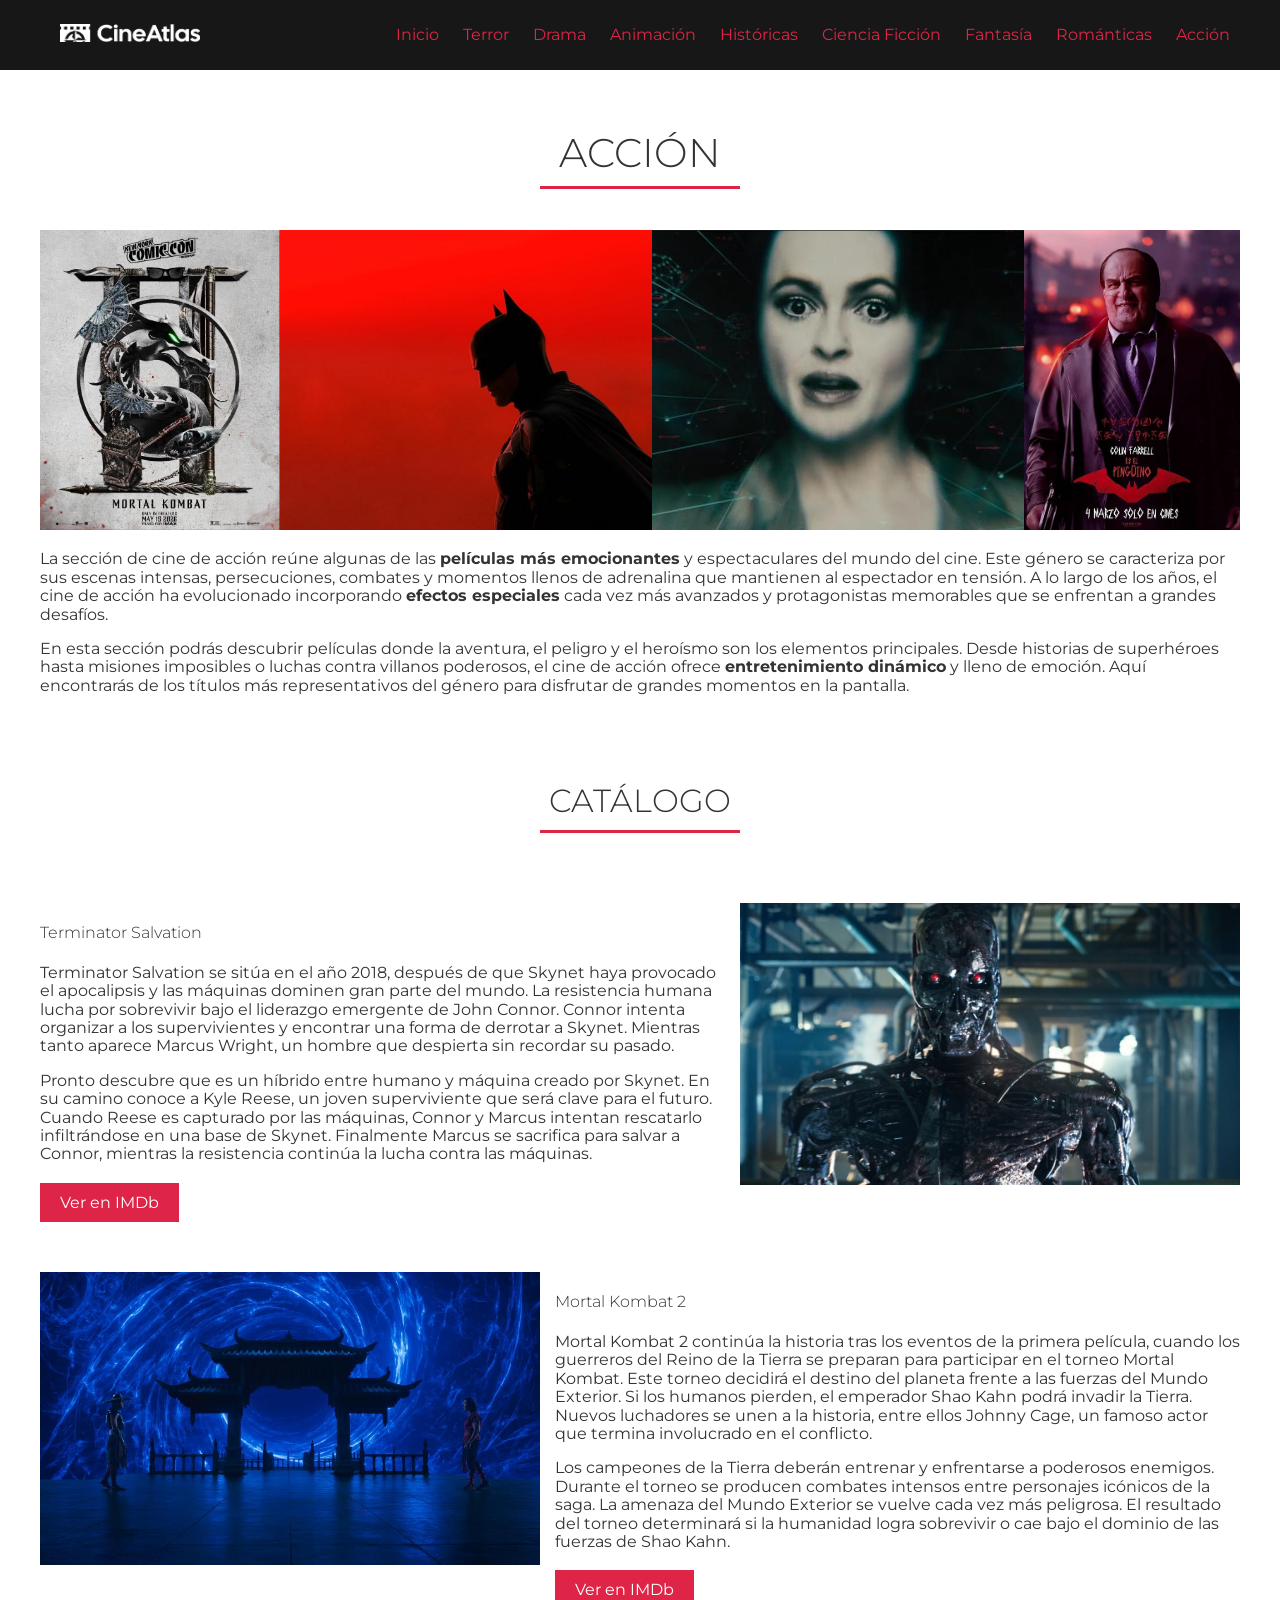
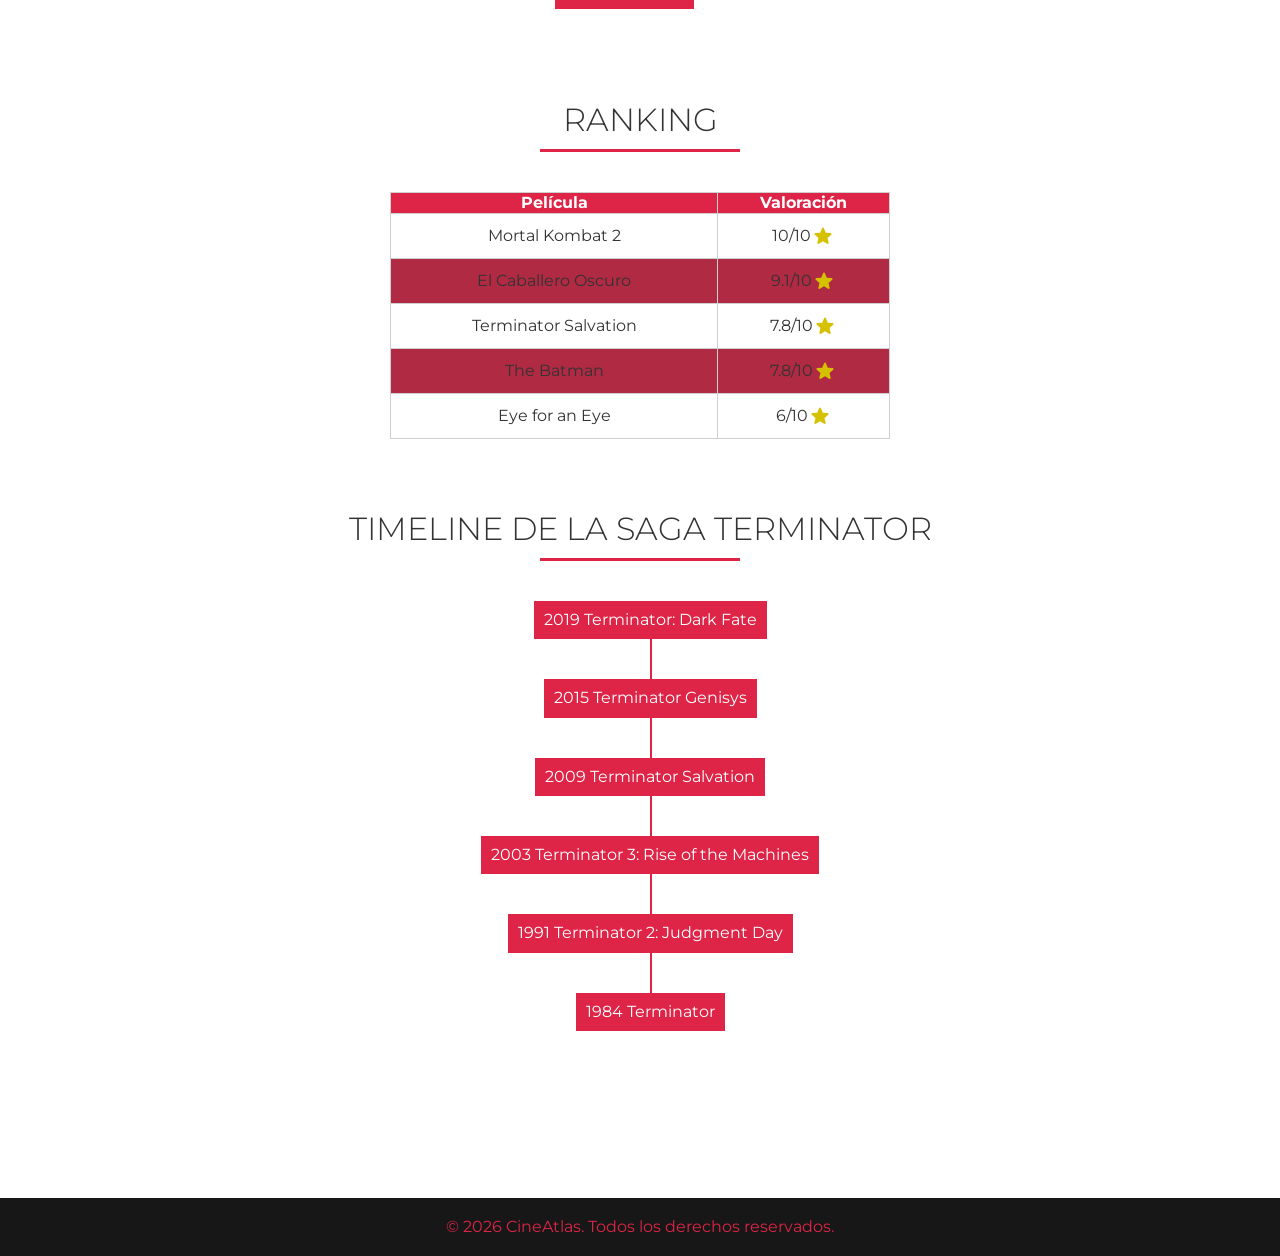
==== commit bf47845e: "Corregido color-mix css y subtitulos catalogo acción y lang=es añadido" ====
--- a/pages/accion.html
+++ b/pages/accion.html
@@ -2,7 +2,7 @@
 <!--[if lt IE 7]>      <html class="no-js lt-ie9 lt-ie8 lt-ie7"> <![endif]-->
 <!--[if IE 7]>         <html class="no-js lt-ie9 lt-ie8"> <![endif]-->
 <!--[if IE 8]>         <html class="no-js lt-ie9"> <![endif]-->
-<!--[if gt IE 8]>      <html class="no-js"> <![endif]-->
+<!--[if gt IE 8]>      <html class="no-js"> <!-![endif]-->
 <html lang="es">
 
 <head>
@@ -44,8 +44,8 @@
     </header>
     <main id="accion">
         <div class="container">
-            <h1 class="section-title">Acción</h1>
-            <section class="cabecera" aria-label="Introducción del género acción">
+            <h2 class="section-title">Acción</h2>
+            <section class="cabecera" aria-label="Introducción del género Históricas">
                 <div class="cabecera_images">
                     <img src="../assets/img/accion/mortal_kombat2.jpg" alt="Poster de la película Mortal Kombat 2">
                     <img src="../assets/img/accion/the_batman.jpg" alt="Escena de la película The Batman">
@@ -60,13 +60,13 @@
             </section>
 
             <section class="listado">
-                <h2 class="section-title">Catálogo</h2>
+                <h3 class="section-title">Catálogo</h3>
                 <article id="terminator_salvation_film" class="texto_foto">
                     <div class="listado_imagen">
                         <img src="../assets/img/accion/terminator.jpg" alt="Cartel de Terminator Salvation">
                     </div>
                     <div class="listado_texto">
-                        <h3>Terminator Salvation</h3>
+                        <h4>Terminator Salvation</h4>
                         <p>Terminator Salvation se sitúa en el año 2018, después de que Skynet haya provocado el apocalipsis y las máquinas dominen gran parte del mundo. La resistencia humana lucha por sobrevivir bajo el liderazgo emergente de John Connor. Connor intenta organizar a los supervivientes y encontrar una forma de derrotar a Skynet. Mientras tanto aparece Marcus Wright, un hombre que despierta sin recordar su pasado.</p>
                         <p>Pronto descubre que es un híbrido entre humano y máquina creado por Skynet. En su camino conoce a Kyle Reese, un joven superviviente que será clave para el futuro. Cuando Reese es capturado por las máquinas, Connor y Marcus intentan rescatarlo infiltrándose en una base de Skynet. Finalmente Marcus
                         se sacrifica para salvar a Connor, mientras la resistencia continúa la lucha contra las máquinas.</p>
@@ -78,7 +78,7 @@
                         <img src="../assets/img/accion/mk2.jpg" alt="Cartel de Mortal Kombat 2">
                     </div>
                     <div class="listado_texto">
-                        <h3>Mortal Kombat 2</h3>
+                        <h4>Mortal Kombat 2</h4>
                         <p>Mortal Kombat 2 continúa la historia tras los eventos de la primera película, cuando los guerreros del Reino de la Tierra se preparan para participar en el torneo Mortal Kombat. Este torneo decidirá el destino del planeta frente a las fuerzas del Mundo Exterior. Si los humanos pierden, el emperador Shao Kahn podrá invadir la Tierra. Nuevos luchadores se unen a la historia, entre ellos Johnny Cage, un famoso actor que termina involucrado en el conflicto.</p>
                         <p>Los campeones de la Tierra deberán entrenar y enfrentarse a poderosos enemigos. Durante el torneo se producen combates intensos entre personajes icónicos de la saga. La amenaza del Mundo Exterior se vuelve cada vez más peligrosa. El resultado del torneo determinará si la humanidad logra sobrevivir o cae bajo el dominio de las fuerzas de Shao Kahn.</p>
                         <p class="listado_link"><a class="btn" href="https://www.imdb.com/es-es/title/tt17490712/?ref_=sr_i_3" target="_blank" aria-label="Enlace a IMDB de Mortal Kombat 2" rel="noopener noreferrer">Ver en IMDb</a></p>
@@ -87,7 +87,7 @@
             </section>
 
             <section class="ranking">
-                <h2 class="section-title">Ranking</h2>
+                <h3 class="section-title">Ranking</h3>
                 <table>
                     <thead>
                         <tr>
@@ -145,7 +145,7 @@
             </section>
 
             <section class="timeline">
-                <h2 class="section-title">Timeline de la saga Terminator</h2>
+                <h3 class="section-title">Timeline de la saga Terminator</h3>
                 <ul>
                     <li><span class="year">2019</span> <span class="titulo">Terminator: Dark Fate</span></li>
                     <li><span class="year">2015</span> <span class="titulo">Terminator Genisys</span></li>
--- a/src/css/main.css
+++ b/src/css/main.css
@@ -1,48 +1,61 @@
+/* Importación de la fuente Montserrat desde Google Fonts en sus variantes normal e itálica */
 @import url('https://fonts.googleapis.com/css2?family=Montserrat:ital@0;1&display=swap');
+/* Importación de Montserrat en peso 300 (light) para títulos */
 @import url('https://fonts.googleapis.com/css2?family=Montserrat:ital,wght@0,300;1,300&display=swap');
 
+
+/*VARIABLES GLOBALES
+Paleta de colores, tipografía y pesos de fuente
+reutilizables en todo el proyecto*/
 :root {
-    --primary-color: #171717;
-    --secondary-color: #de2547;
-    --background-color: #ffffff;
-    --text-color: #333;
-    --text-button-color: #ffffff;
-    --font-family: "Montserrat", sans-serif;
-    --font-weight-titulos: 300;
-    --font-weight-texto: 400;
-    --color-hover: #AF2A42;
-    --color-star: #d6c100;
-}
-
+    --primary-color: #171717; /*Negro: Fondo de footer y header*/
+    --secondary-color: #de2547; /*Rojo: Color secundario elegido para botones y detalles*/
+    --background-color: #ffffff; /*Blanco: Fondo general de la página. Sobre todo los subgéneros*/
+    --text-color: #333; /*Gris oscuro: color del texto general */
+    --text-button-color: #ffffff; /*Blanco: color del texto de los botones */
+    --font-family: "Montserrat", sans-serif; /*Fuente Montserrat importada, indicada anteriormente*/
+    --font-weight-titulos: 300; /*Light: títulos más finos y elegantes */
+    --font-weight-texto: 400; /*Regular: peso estándar para el texto */
+    --color-hover: #AF2A42; /*Rojo oscuro: color al pasar el cursor */
+    --color-star: #d6c100; /*Amarillo: color del icono de estrella del ranking */
+}
+
+/*ESTRUCTURA BASE
+Altura y disposición general de la página*/
 html, body {
-    height: 100%; /* Que el contenido ocupe el espacio disponible */
+    height: 100%; /* Que el contenido ocupe el espacio disponible. Es decir, el HTML y el body ocupan toda la altura de la ventana*/
 }
 
 body {
-    padding: 0;
-    background-color: var(--background-color);
-    box-sizing: border-box;
+    padding: 0; /* Sin relleno exterior para que ocupe todo el ancho */
+    background-color: var(--background-color); /* Fondo blanco definido en las variables */
+    box-sizing: border-box; /* Paddin y border incluidos en el ancho total*/
     font-family: var(--font-family);
     /* font-optical-sizing: auto; Otra cosa que no valida jigsaw */
     font-weight: var(--font-weight-texto);
     font-style: normal;
     color: var(--text-color);
 
-    /* Que el contenido ocupe el espacio disponible */
+    /* Flexbox en columna para que el footer siempre quede pegado abajo */
     display: flex;
     flex-direction: column;
     min-height: 100vh;
 }
 
+
 main {
     flex: 1; /* Que el contenido ocupe el espacio disponible */
 }
 
+/*TIPOGRAFÍA
+Estilos globales de títulos y párrafos*/
+/* Todos los títulos usan el peso light definido en las variables */
 h1, h2, h3, h4, h5, h6 {
     font-weight: var(--font-weight-titulos);
-    font-style: normal;
-}
-
+    font-style: normal; /*Sin cursiva, sin ningun efecto extra*/
+}
+
+/*Diferentes tamaños de la fuente dependiendo del header*/
 h1 {
     font-size: 3em;
 }
@@ -55,38 +68,53 @@
     font-size: 2em;
 }
 
+/* Margen inferior en los párrafos para separación entre bloques de texto */
 p {
     margin: 0 0 1em 0;
 }
 
-/* Estilos para enlaces */
+
+/*ENLACES*/
+/* Sin subrayado por defecto y heredando el color del contenedor */
 a {
     text-decoration: none;
     color: inherit;
 }
 
+/* Al interactuar con el enlace se muestra en rojo oscuro con subrayado
+Hover: estado activado al pasar el cursor por encima 
+Focus: Cuando está seleccionado el elemento con el teclado 
+Active: justo cuando se hace click se activa
+Visited (aunque no salga lo pongo para tenerlo presente): se marca al haber entrado ya en el enlace*/
 a:hover, a:focus, a:active {
     color: var(--color-hover);
     text-decoration: underline;
 }
 
+/*LISTAS*/
 /* Estilos para listas */
 ul, ol {
     padding-left: 20px;
     text-decoration: none;
 }
 
+/* Los elementos de lista se muestran en línea (usados en el menú de navegación) */
 li {
   display: inline-block;
 }
 
+/*TABLAS*/
 /* Estilos para tablas */
+/* Bordes colapsados y ancho completo por defecto para todas las tablas */
 table {
     border-collapse: collapse;
     width: 100%;
 }
 
-/* Botones */
+
+/*BOTONES
+Estilo para los botones*/
+/*Configuración de los botones predefinida en las variables anteriormente*/
 .btn {
     background-color: var(--secondary-color);
     color: var(--text-button-color);
@@ -95,40 +123,44 @@
     cursor: pointer;
 }
 
+/* Al interactuar sube ligeramente y oscurece el color para dar sensación de clic */
 .btn:hover, .btn:focus, .btn:active {
     background-color: var(--color-hover);
     position: relative;
     top: -1px;
 }
 
-/* Iconos */
-
+
+/* ICONOS
+Estilo para los iconos */
+/* Tamaño base de los iconos SVG */
 .icon {
   width: 60px;
   height: auto;
 }
 
+/* Si un h2 contiene un icono, se alinea en fila con él */
 h2:has(.icon) {
   display: flex;
   align-items: center;
   gap: 10px;
 }
 
-/* CONTENEDOR GENERAL */
+/* CONTENEDOR GENERAL
+Centra el contenido y limita el ancho máximo */
 .container {
   max-width: 1200px;
   margin: 0 auto;
   padding: 20px;
 }
 
-/* Header / Menú principal */
-
-/* Barra superior negra */
+/* HEADER / MENÚ PRINCIPAL DE NAVEGACIÓN */
+/* Barra superior negra en todo lo ancho */
 header {
   background-color: var(--primary-color);
   width: 100%;
 }
-
+/* Logo con tamaño máximo controlado */
 #logo {
   width: 100%;
   max-width: 140px;
@@ -136,7 +168,7 @@
   height: auto;
 }
 
-/* Contenedor del menú */
+/* Menú en fila con logo a la izquierda y enlaces a la derecha */
 nav#menu {
   display: flex;
   flex-direction: row;
@@ -148,20 +180,21 @@
   padding: 10px 20px; /* Añado márgenes interiores*/
 }
 
-/* Enlaces del menú */
+/* Enlaces del menú, y su color secundario */
 nav#menu a {
   color: var(--secondary-color);
   font-size: 1em;
   padding: 0 10px;
 }
 
+/* Al interactuar se oscurece el color*/
 nav#menu a:hover, nav#menu a:focus, nav#menu a:active {
   color: var(--color-hover);
   text-decoration: none; /* Quito el subrayado de los enlaces del menú cuando tengo el cursor encima */
 }
 
-/* Títulos de sección */
-
+
+/* TÍTULOS DE SECCIÓN */
 .section-title {
   text-align: center;
   text-transform: uppercase; /* Siempre en mayúsculas */
@@ -169,33 +202,37 @@
   position: relative;
 }
 
+/*Color definido en las variables anteriores*/
 .subtitle {
   color: var(--background-color);
 }
 
 
-/* Línea roja debajo del título */
+/* Línea roja debajo del título. Esto realmente no necesita HTML extra (no sale en el código) ha sido generada utilizando unicamente css */
 .section-title::after {
   content: "";
   display: block;
   width: 200px;
   height: 3px;
-  background-color: var(--secondary-color);
-  margin: 10px auto 0 auto; /* Centra la línea */
-}
-
-
+  background-color: var(--secondary-color); /*Color definido previamente*/
+  margin: 10px auto 0 auto; /* Centra la línea respecto al titulo*/
+}
+
+/*ICONITO DE ESTRELLITA DEL RANKING*/
+/* Color amarillo (definido anteriormente) para el SVG de estrella */
 .icon_star {
   fill: var(--color-star);
 }
 
-
+/*TIMELINE
+Lista vertical con línea conectora entre los distintos elementos de la lista, en recuadritos rojos*/
+/*Queremos los elementos apilados en columna centrados */
 .timeline ul {
   display: flex;
   flex-direction: column;
   align-items: center;
 }
-
+/* Cada elemento tiene fondo rojo y un conector vertical debajo */
 .timeline ul li {
   position: relative;
   margin-bottom: 40px;
@@ -203,6 +240,7 @@
   color: var(--background-color);
   padding: 10px;
 }
+/*Esta es la lína vertical que conecta cada elemento con el siguiente */
 .timeline ul li::after {
   content: "";
   position: absolute;
@@ -213,13 +251,14 @@
   background-color: var(--secondary-color);
 }
 
+/*El último elemento no tiene línea conectora debajo porque ya termina- No queremos que se una con ningun elemento mas*/
 .timeline ul li:last-child::after {
   display: none;
 }
 
 
-/* Footer negro y rojo */
-
+/*FOOTER*/
+/* Fondo negro con texto rojo, centrado*/
 footer {
   background-color: var(--primary-color);
   color: var(--secondary-color);
@@ -228,35 +267,36 @@
   margin-top: 60px; /* Separación con el contenido */
 }
 
+/* Le  quitamos el margen al párrafo del footer para que no añada espacio extra */
 footer p {
   margin: 0;
 }
 
 
-/*********************
-******** HOME ********
-**********************/
-
+/*HOME - SECCIÓN HERO*/
+/* Contenedor para poder posicionar el texto encima del vídeo */
 .hero {
   position: relative;
 }
-
+/* Vídeo a todo el ancho con altura máxima y oscurecido al 50% */
 .hero #hero-video {
   width: 100%;
   height: auto;
   max-height: 500px;
   object-fit: cover;
-  object-position: center 30%;
+  object-position: center 30%; /*En posicion central*/
   position: relative;
   filter: brightness(50%);
 }
 
+/* Texto posicionado encima del vídeo
+Se centra de manera vertical*/
 .hero .hero-text {
   position: absolute;
   width: 100%;
   top: 40%;
 }
-
+/* Título grande centrado con desplazamiento vertical para ajustar la posición */
 .hero .section-title {
   width: 100%;
   font-size: 5em;
@@ -265,6 +305,7 @@
   margin-bottom: 0;
 }
 
+/* Icono de Finn el humano con solo los colores y posición ajustada con respecto al titulo (la animación va por otro lado)*/
 .hero .section-title .icon.finn {
   width: 90px;
   position: relative;
@@ -273,7 +314,7 @@
   animation: colorinchis 1s linear infinite;
 }
 
-
+/* Subtítulo grande centrado debajo del título */
 .hero .subtitle {
   width: 100%;
   font-size: 2.7em;
@@ -283,20 +324,24 @@
   margin: 0;
 }
 
+/*HOME — SECCIÓN BIENVENIDA
+Imagen y texto lado a lado */
+/* El article muestra imagen y texto en fila*/
 #bienvenida article {
   display: flex;
-  gap: 20px;
-}
-
+  gap: 20px; /*Esto hace la separación entre texto e imagen*/
+}
+
+/* El título del article sin margen superior */
 #bienvenida article h3 {
     margin: 0 0 20px 0;
     font-weight: 500;
 }
 
-
+/* La imagen se adapta a su contenedor*/
 #bienvenida article img{
   max-width: 100%;
-  height: auto;
+  height: auto; /*No se deforma*/
 }
 
 .categorias_grid {
@@ -306,20 +351,25 @@
   margin-top: 30px;
 }
 
+/* HOME — GRID DE CATEGORÍAS
+Tarjetas con imagen de fondo que enlazan a cada género*/
+/* Grid responsive: mínimo 250px por tarjeta, se adapta al ancho disponible */
+/* Cada tarjeta tiene imagen de fondo, altura mínima y esquinas redondeadas */
 .categoria_card {
   position: relative;
   display: flex;
   align-items: center;
   justify-content: center;
-  min-height: 200px;
+  min-height: 200px; /*Altura minima*/
   background-size: cover;
   background-position: center;
   background-repeat: no-repeat;
-  border-radius: 8px;
+  border-radius: 8px; /*Aqui las esquinas redondeadas*/
   overflow: hidden;
   transition: transform 0.3s ease;
 }
 
+/*Capa oscura semitransparente sobre la imagen para que el texto sea legible o no vemos nada de la imagen*/
 .categoria_card::before {
   content: "";
   position: absolute;
@@ -331,6 +381,7 @@
   transition: background-color 0.3s ease;
 }
 
+/*Título de la tarjeta por encima de la capa oscura gracias al z-index, esto va a controlar el orden de apilamiento de los elementos*/
 .categoria_card h3 {
   position: relative;
   z-index: 1;
@@ -342,20 +393,24 @@
   text-transform: uppercase;
 }
 
+/* Al hacer hover la tarjeta sube ligeramente */
 .categoria_card:hover {
   transform: translateY(-5px);
 }
 
+/* Al hacer hover la capa oscura se aclara para dar sensación de iluminación */
 .categoria_card:hover::before {
   background-color: rgba(0, 0, 0, 0.3);
 }
-
+/* El título no cambia de color ni se subraya al hacer hover */
 .categoria_card:hover h3 {
   text-decoration: none;
   color: var(--background-color);
 }
 
-/* Animaciones */
+/*ANIMACIONES*/
+
+/* Animación de rotación de colores del icono de Finn en el hero */
 @keyframes colorinchis {
   0% {
     filter: brightness(0) saturate(100%) invert(23%) sepia(94%) saturate(5573%) hue-rotate(0deg) brightness(98%) contrast(93%);
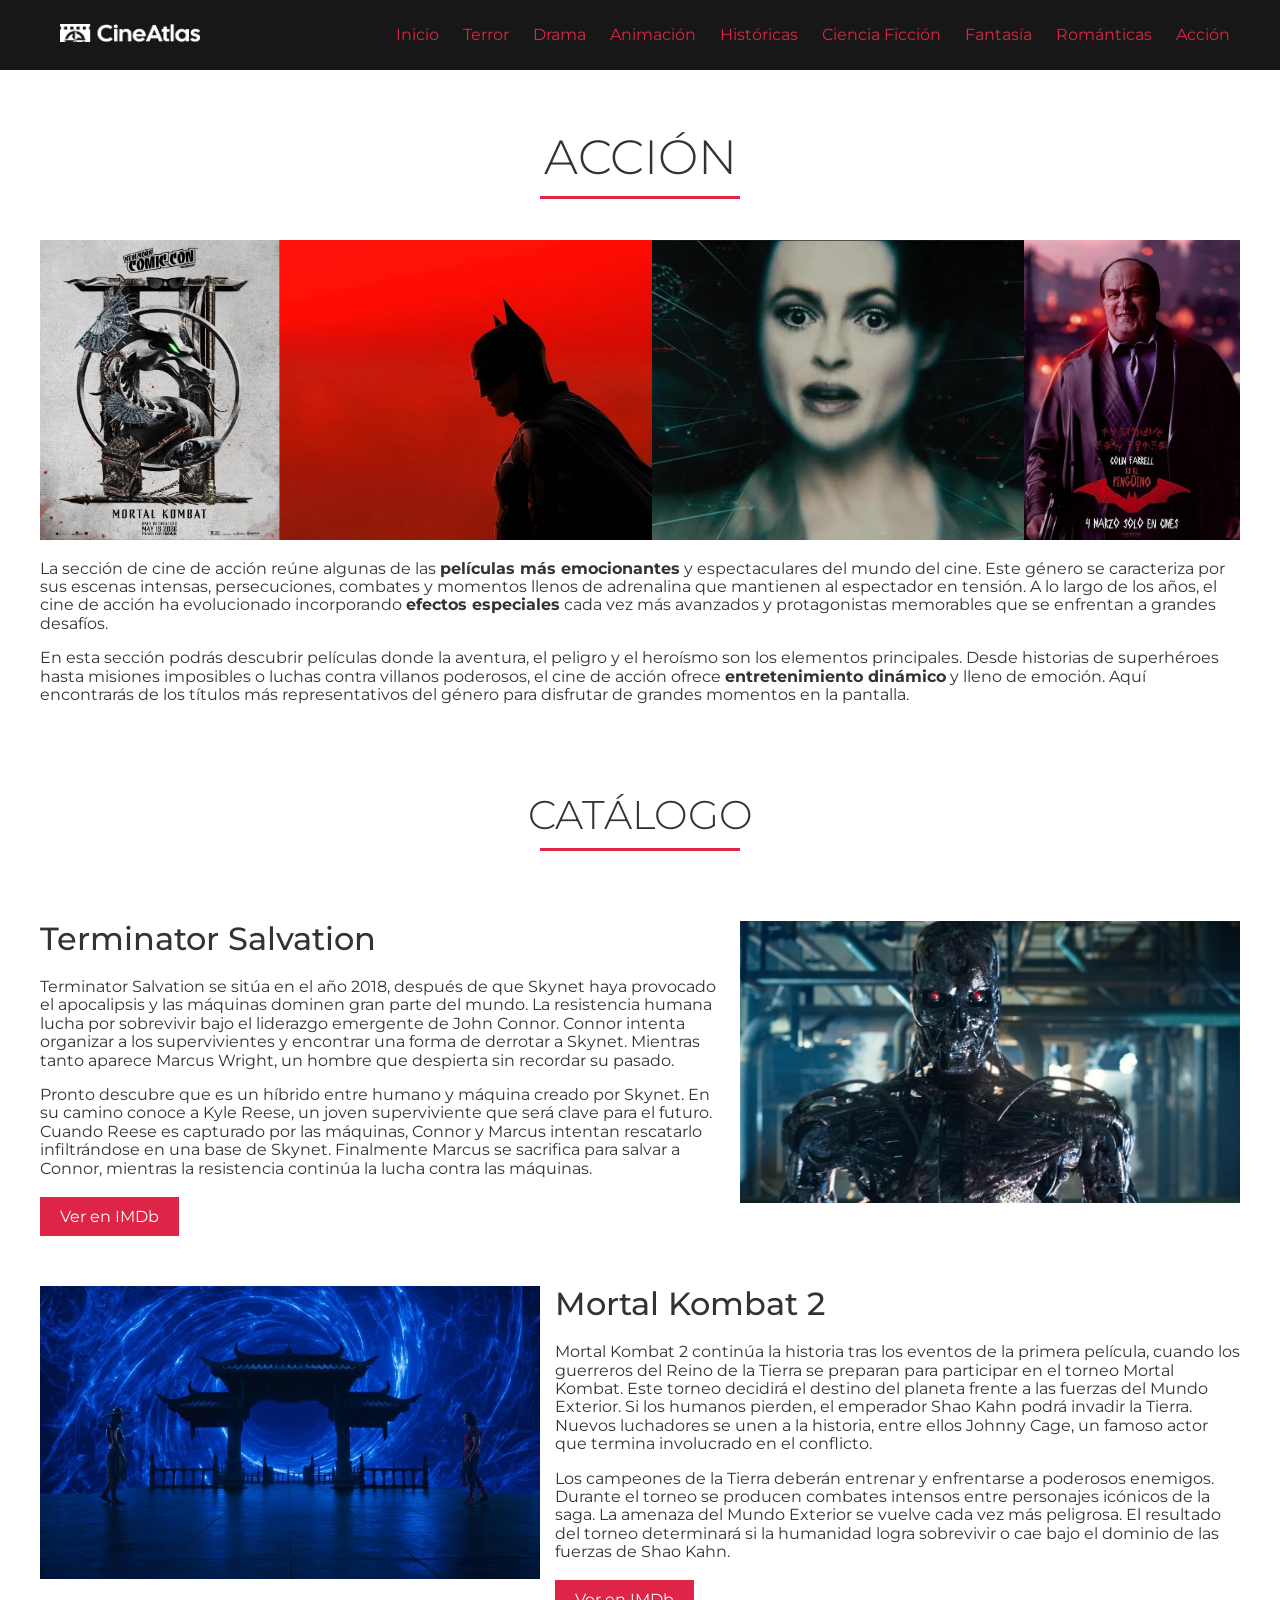
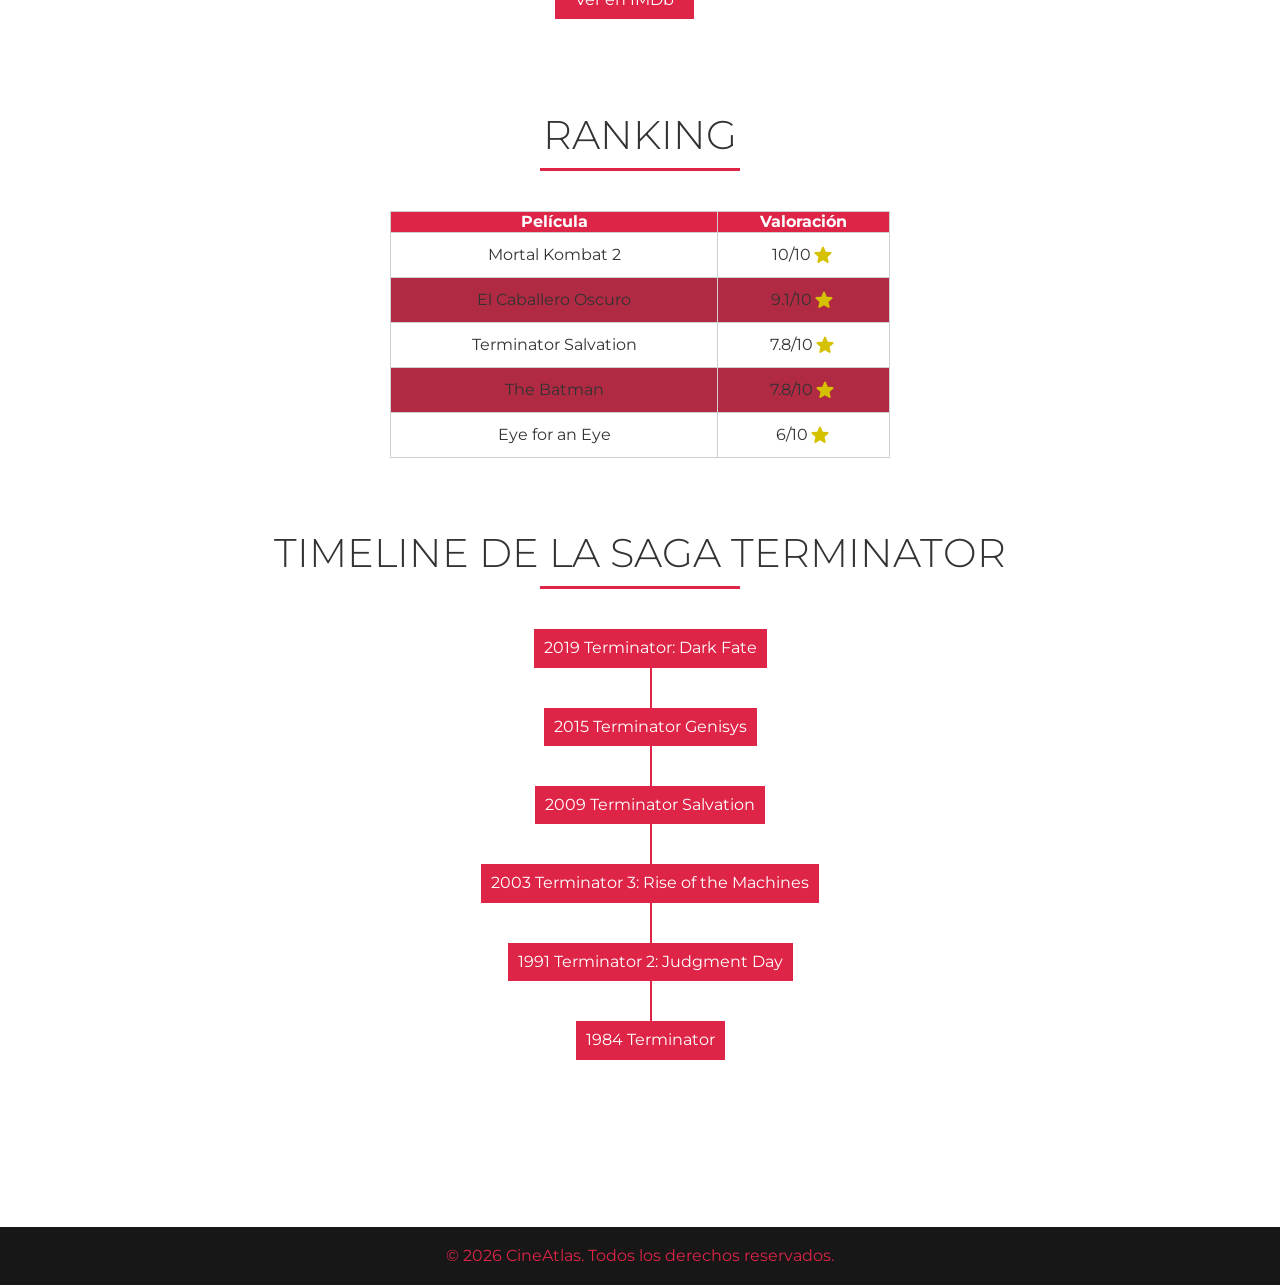
==== commit 837e9fdc: "🐞fix:(🟢 App): Añade los archivos del último commit mío a main Parece que no se añádieron" ====
--- a/pages/accion.html
+++ b/pages/accion.html
@@ -2,7 +2,7 @@
 <!--[if lt IE 7]>      <html class="no-js lt-ie9 lt-ie8 lt-ie7"> <![endif]-->
 <!--[if IE 7]>         <html class="no-js lt-ie9 lt-ie8"> <![endif]-->
 <!--[if IE 8]>         <html class="no-js lt-ie9"> <![endif]-->
-<!--[if gt IE 8]>      <html class="no-js"> <!-![endif]-->
+<!--[if gt IE 8]>      <html class="no-js"> <![endif]-->
 <html lang="es">
 
 <head>
@@ -44,8 +44,8 @@
     </header>
     <main id="accion">
         <div class="container">
-            <h2 class="section-title">Acción</h2>
-            <section class="cabecera" aria-label="Introducción del género Históricas">
+            <h1 class="section-title">Acción</h1>
+            <section class="cabecera" aria-label="Introducción del género acción">
                 <div class="cabecera_images">
                     <img src="../assets/img/accion/mortal_kombat2.jpg" alt="Poster de la película Mortal Kombat 2">
                     <img src="../assets/img/accion/the_batman.jpg" alt="Escena de la película The Batman">
@@ -60,13 +60,13 @@
             </section>
 
             <section class="listado">
-                <h3 class="section-title">Catálogo</h3>
+                <h2 class="section-title">Catálogo</h2>
                 <article id="terminator_salvation_film" class="texto_foto">
                     <div class="listado_imagen">
                         <img src="../assets/img/accion/terminator.jpg" alt="Cartel de Terminator Salvation">
                     </div>
                     <div class="listado_texto">
-                        <h4>Terminator Salvation</h4>
+                        <h3>Terminator Salvation</h3>
                         <p>Terminator Salvation se sitúa en el año 2018, después de que Skynet haya provocado el apocalipsis y las máquinas dominen gran parte del mundo. La resistencia humana lucha por sobrevivir bajo el liderazgo emergente de John Connor. Connor intenta organizar a los supervivientes y encontrar una forma de derrotar a Skynet. Mientras tanto aparece Marcus Wright, un hombre que despierta sin recordar su pasado.</p>
                         <p>Pronto descubre que es un híbrido entre humano y máquina creado por Skynet. En su camino conoce a Kyle Reese, un joven superviviente que será clave para el futuro. Cuando Reese es capturado por las máquinas, Connor y Marcus intentan rescatarlo infiltrándose en una base de Skynet. Finalmente Marcus
                         se sacrifica para salvar a Connor, mientras la resistencia continúa la lucha contra las máquinas.</p>
@@ -78,7 +78,7 @@
                         <img src="../assets/img/accion/mk2.jpg" alt="Cartel de Mortal Kombat 2">
                     </div>
                     <div class="listado_texto">
-                        <h4>Mortal Kombat 2</h4>
+                        <h3>Mortal Kombat 2</h3>
                         <p>Mortal Kombat 2 continúa la historia tras los eventos de la primera película, cuando los guerreros del Reino de la Tierra se preparan para participar en el torneo Mortal Kombat. Este torneo decidirá el destino del planeta frente a las fuerzas del Mundo Exterior. Si los humanos pierden, el emperador Shao Kahn podrá invadir la Tierra. Nuevos luchadores se unen a la historia, entre ellos Johnny Cage, un famoso actor que termina involucrado en el conflicto.</p>
                         <p>Los campeones de la Tierra deberán entrenar y enfrentarse a poderosos enemigos. Durante el torneo se producen combates intensos entre personajes icónicos de la saga. La amenaza del Mundo Exterior se vuelve cada vez más peligrosa. El resultado del torneo determinará si la humanidad logra sobrevivir o cae bajo el dominio de las fuerzas de Shao Kahn.</p>
                         <p class="listado_link"><a class="btn" href="https://www.imdb.com/es-es/title/tt17490712/?ref_=sr_i_3" target="_blank" aria-label="Enlace a IMDB de Mortal Kombat 2" rel="noopener noreferrer">Ver en IMDb</a></p>
@@ -87,7 +87,7 @@
             </section>
 
             <section class="ranking">
-                <h3 class="section-title">Ranking</h3>
+                <h2 class="section-title">Ranking</h2>
                 <table>
                     <thead>
                         <tr>
@@ -145,7 +145,7 @@
             </section>
 
             <section class="timeline">
-                <h3 class="section-title">Timeline de la saga Terminator</h3>
+                <h2 class="section-title">Timeline de la saga Terminator</h2>
                 <ul>
                     <li><span class="year">2019</span> <span class="titulo">Terminator: Dark Fate</span></li>
                     <li><span class="year">2015</span> <span class="titulo">Terminator Genisys</span></li>
